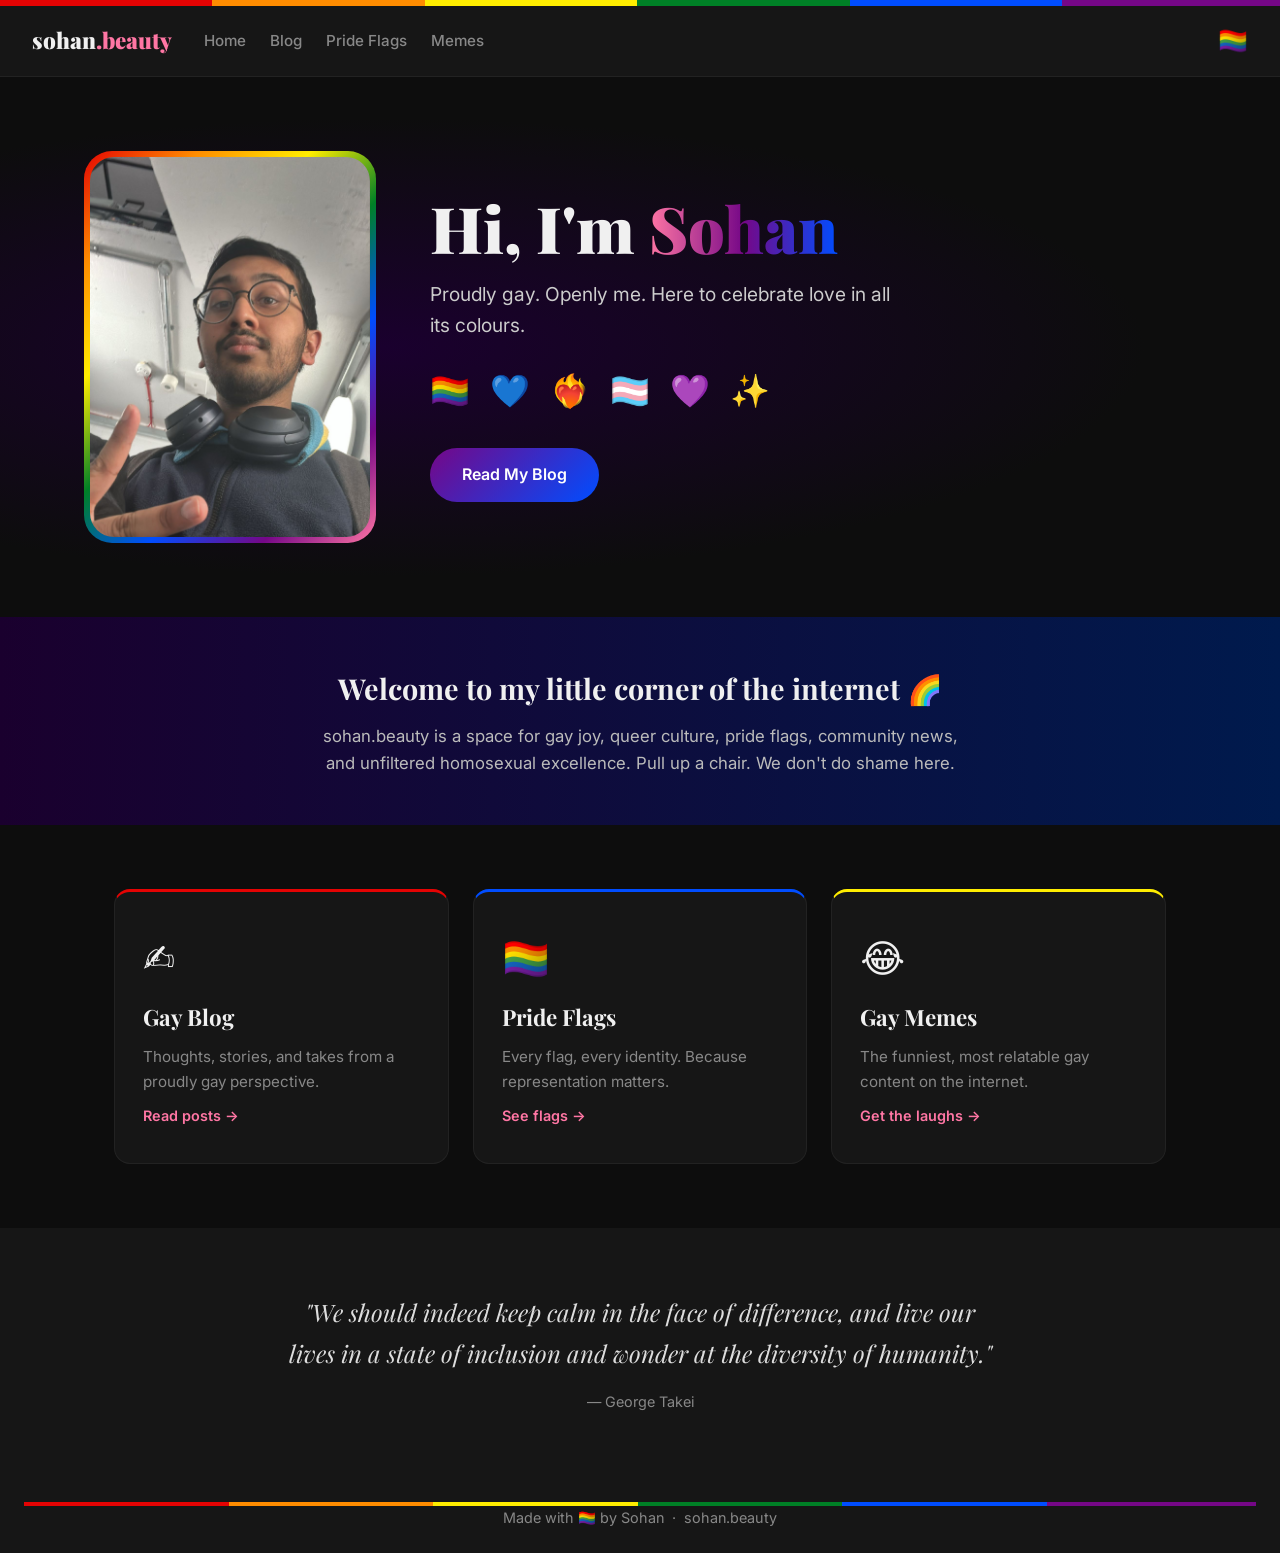
==== index.html @ 655545ac "Initial commit: sohan.beauty pride site" ====
<!DOCTYPE html>
<html lang="en">
<head>
  <meta charset="UTF-8" />
  <meta name="viewport" content="width=device-width, initial-scale=1.0" />
  <title>sohan.beauty — Proudly Gay</title>
  <link rel="stylesheet" href="style.css" />
  <link rel="preconnect" href="https://fonts.googleapis.com" />
  <link rel="preconnect" href="https://fonts.gstatic.com" crossorigin />
  <link href="https://fonts.googleapis.com/css2?family=Playfair+Display:wght@700;900&family=Inter:wght@400;500;600&display=swap" rel="stylesheet" />
</head>
<body>

  <!-- Rainbow stripe header -->
  <div class="rainbow-bar"></div>

  <nav class="nav">
    <a href="index.html" class="nav-logo">sohan<span>.beauty</span></a>
    <ul class="nav-links">
      <li><a href="index.html">Home</a></li>
      <li><a href="blog.html">Blog</a></li>
      <li><a href="flags.html">Pride Flags</a></li>
      <li><a href="memes.html">Memes</a></li>
    </ul>
    <div class="nav-pride">🏳️‍🌈</div>
  </nav>

  <!-- Hero -->
  <header class="hero">
    <div class="hero-content">
      <div class="hero-photo-wrap">
        <img src="assets/sohan.jpg" alt="Sohan" class="hero-photo" />
        <div class="pride-ring"></div>
      </div>
      <div class="hero-text">
        <h1>Hi, I'm <span class="gradient-text">Sohan</span></h1>
        <p class="hero-tagline">Proudly gay. Openly me. Here to celebrate love in all its colours.</p>
        <div class="hero-flags">
          <span title="Rainbow Pride">🏳️‍🌈</span>
          <span title="Gay Man">💙</span>
          <span title="Rainbow Heart">❤️‍🔥</span>
          <span title="Trans Pride">🏳️‍⚧️</span>
          <span title="Bisexual Pride">💜</span>
          <span title="Sparkles">✨</span>
        </div>
        <a href="blog.html" class="btn-primary">Read My Blog</a>
      </div>
    </div>
  </header>

  <!-- About strip -->
  <section class="about-strip">
    <div class="container">
      <h2>Welcome to my little corner of the internet 🌈</h2>
      <p>
        sohan.beauty is a space for gay joy, queer culture, pride flags, community news,
        and unfiltered homosexual excellence. Pull up a chair. We don't do shame here.
      </p>
    </div>
  </section>

  <!-- Featured cards -->
  <section class="cards-section container">
    <a href="blog.html" class="card card-blog">
      <div class="card-emoji">✍️</div>
      <h3>Gay Blog</h3>
      <p>Thoughts, stories, and takes from a proudly gay perspective.</p>
      <span class="card-link">Read posts →</span>
    </a>
    <a href="flags.html" class="card card-flags">
      <div class="card-emoji">🏳️‍🌈</div>
      <h3>Pride Flags</h3>
      <p>Every flag, every identity. Because representation matters.</p>
      <span class="card-link">See flags →</span>
    </a>
    <a href="memes.html" class="card card-memes">
      <div class="card-emoji">😂</div>
      <h3>Gay Memes</h3>
      <p>The funniest, most relatable gay content on the internet.</p>
      <span class="card-link">Get the laughs →</span>
    </a>
  </section>

  <!-- Quote -->
  <section class="quote-section">
    <blockquote>
      "We should indeed keep calm in the face of difference, and live our lives in a state of inclusion and wonder at the diversity of humanity."
      <cite>— George Takei</cite>
    </blockquote>
  </section>

  <footer class="footer">
    <div class="rainbow-bar small"></div>
    <p>Made with 🏳️‍🌈 by Sohan &nbsp;·&nbsp; sohan.beauty</p>
  </footer>

</body>
</html>
---- style.css ----
/* ─── Reset & Base ─────────────────────────────────────────────────────── */
*, *::before, *::after { box-sizing: border-box; margin: 0; padding: 0; }

:root {
  --red:    #E40303;
  --orange: #FF8C00;
  --yellow: #FFED00;
  --green:  #008026;
  --blue:   #004DFF;
  --violet: #750787;
  --pink:   #FF76A4;
  --light-blue: #55CDFC;
  --white:  #ffffff;
  --bg:     #0d0d0d;
  --surface: #161616;
  --surface2: #1f1f1f;
  --text:   #f0f0f0;
  --muted:  #888;
  --radius: 16px;
}

html { scroll-behavior: smooth; }

body {
  font-family: 'Inter', system-ui, sans-serif;
  background: var(--bg);
  color: var(--text);
  line-height: 1.6;
}

a { color: inherit; text-decoration: none; }
img { display: block; max-width: 100%; }

.container {
  max-width: 1100px;
  margin: 0 auto;
  padding: 0 24px;
}

/* ─── Rainbow Bar ───────────────────────────────────────────────────────── */
.rainbow-bar {
  height: 6px;
  background: linear-gradient(
    90deg,
    var(--red) 0% 16.6%,
    var(--orange) 16.6% 33.2%,
    var(--yellow) 33.2% 49.8%,
    var(--green) 49.8% 66.4%,
    var(--blue) 66.4% 83%,
    var(--violet) 83% 100%
  );
}
.rainbow-bar.small { height: 4px; margin-bottom: 0; }

/* ─── Nav ───────────────────────────────────────────────────────────────── */
.nav {
  display: flex;
  align-items: center;
  gap: 32px;
  padding: 16px 32px;
  background: var(--surface);
  position: sticky;
  top: 0;
  z-index: 100;
  border-bottom: 1px solid #222;
}

.nav-logo {
  font-family: 'Playfair Display', serif;
  font-size: 1.4rem;
  font-weight: 900;
  white-space: nowrap;
}
.nav-logo span { color: var(--pink); }

.nav-links {
  display: flex;
  list-style: none;
  gap: 24px;
  flex: 1;
}
.nav-links a {
  font-size: 0.95rem;
  font-weight: 500;
  color: var(--muted);
  transition: color .2s;
}
.nav-links a:hover { color: var(--text); }

.nav-pride { font-size: 1.5rem; }

/* ─── Hero ──────────────────────────────────────────────────────────────── */
.hero {
  padding: 80px 32px;
  background: radial-gradient(ellipse at 30% 50%, #1a002e 0%, var(--bg) 60%);
}

.hero-content {
  max-width: 1100px;
  margin: 0 auto;
  display: flex;
  align-items: center;
  gap: 60px;
  flex-wrap: wrap;
}

/* Photo with pride ring */
.hero-photo-wrap {
  position: relative;
  flex-shrink: 0;
}
.hero-photo {
  width: 280px;
  height: 380px;
  object-fit: cover;
  object-position: top;
  border-radius: 24px;
  position: relative;
  z-index: 1;
}
.pride-ring {
  position: absolute;
  inset: -6px;
  border-radius: 28px;
  background: linear-gradient(135deg,
    var(--red), var(--orange), var(--yellow),
    var(--green), var(--blue), var(--violet), var(--pink));
  z-index: 0;
  animation: spin-slow 8s linear infinite;
}
@keyframes spin-slow {
  to { filter: hue-rotate(360deg); }
}

/* Hero text */
.hero-text { flex: 1; min-width: 260px; }

.hero-text h1 {
  font-family: 'Playfair Display', serif;
  font-size: clamp(2.5rem, 6vw, 4rem);
  font-weight: 900;
  line-height: 1.1;
  margin-bottom: 16px;
}

.gradient-text {
  background: linear-gradient(90deg, var(--pink), var(--violet), var(--blue));
  -webkit-background-clip: text;
  -webkit-text-fill-color: transparent;
  background-clip: text;
}

.hero-tagline {
  font-size: 1.2rem;
  color: #ccc;
  margin-bottom: 24px;
  max-width: 480px;
}

.hero-flags {
  font-size: 2rem;
  letter-spacing: 6px;
  margin-bottom: 32px;
}

.btn-primary {
  display: inline-block;
  padding: 14px 32px;
  background: linear-gradient(135deg, var(--violet), var(--blue));
  color: #fff;
  border-radius: 50px;
  font-weight: 600;
  font-size: 1rem;
  transition: transform .2s, box-shadow .2s;
}
.btn-primary:hover {
  transform: translateY(-2px);
  box-shadow: 0 8px 32px rgba(117, 7, 135, .5);
}

/* ─── About Strip ───────────────────────────────────────────────────────── */
.about-strip {
  background: linear-gradient(90deg, #1a002e, #001a4d);
  padding: 48px 24px;
  text-align: center;
}
.about-strip h2 {
  font-family: 'Playfair Display', serif;
  font-size: 1.8rem;
  margin-bottom: 12px;
}
.about-strip p {
  color: #bbb;
  max-width: 640px;
  margin: 0 auto;
  font-size: 1.05rem;
}

/* ─── Cards ─────────────────────────────────────────────────────────────── */
.cards-section {
  display: grid;
  grid-template-columns: repeat(auto-fit, minmax(280px, 1fr));
  gap: 24px;
  padding: 64px 24px;
}

.card {
  display: flex;
  flex-direction: column;
  gap: 10px;
  padding: 36px 28px;
  border-radius: var(--radius);
  background: var(--surface);
  border: 1px solid #222;
  transition: transform .2s, border-color .2s;
  cursor: pointer;
}
.card:hover { transform: translateY(-4px); border-color: #444; }
.card-blog  { border-top: 3px solid var(--red); }
.card-flags { border-top: 3px solid var(--blue); }
.card-memes { border-top: 3px solid var(--yellow); }

.card-emoji { font-size: 2.4rem; }
.card h3 {
  font-family: 'Playfair Display', serif;
  font-size: 1.4rem;
}
.card p { color: var(--muted); font-size: 0.95rem; flex: 1; }
.card-link { font-size: 0.9rem; font-weight: 600; color: var(--pink); }

/* ─── Quote ─────────────────────────────────────────────────────────────── */
.quote-section {
  padding: 64px 24px;
  text-align: center;
  background: var(--surface);
}
blockquote {
  max-width: 720px;
  margin: 0 auto;
  font-family: 'Playfair Display', serif;
  font-size: clamp(1.1rem, 2.5vw, 1.5rem);
  font-style: italic;
  color: #ddd;
  line-height: 1.7;
}
blockquote cite {
  display: block;
  margin-top: 16px;
  font-family: 'Inter', sans-serif;
  font-size: 0.9rem;
  font-style: normal;
  color: var(--muted);
}

/* ─── Footer ─────────────────────────────────────────────────────────────── */
.footer {
  background: var(--surface);
  text-align: center;
  padding: 24px;
  color: var(--muted);
  font-size: 0.9rem;
}

/* ─── Page Header (inner pages) ─────────────────────────────────────────── */
.page-header {
  padding: 60px 24px 40px;
  text-align: center;
  background: radial-gradient(ellipse at center, #1a002e 0%, var(--bg) 70%);
}
.page-header h1 {
  font-family: 'Playfair Display', serif;
  font-size: clamp(2rem, 5vw, 3.2rem);
  font-weight: 900;
  margin-bottom: 12px;
}
.page-header p {
  color: var(--muted);
  font-size: 1.05rem;
  max-width: 540px;
  margin: 0 auto;
}

/* ─── Blog ──────────────────────────────────────────────────────────────── */
.blog-grid {
  max-width: 860px;
  margin: 0 auto;
  padding: 48px 24px;
  display: flex;
  flex-direction: column;
  gap: 32px;
}

.blog-post {
  background: var(--surface);
  border-radius: var(--radius);
  border: 1px solid #222;
  padding: 32px;
  transition: border-color .2s;
}
.blog-post:hover { border-color: var(--pink); }

.post-meta {
  display: flex;
  align-items: center;
  gap: 12px;
  margin-bottom: 14px;
}
.post-tag {
  background: linear-gradient(90deg, var(--violet), var(--blue));
  color: #fff;
  font-size: 0.75rem;
  font-weight: 600;
  padding: 4px 12px;
  border-radius: 20px;
  text-transform: uppercase;
  letter-spacing: .05em;
}
.post-date { color: var(--muted); font-size: 0.85rem; }

.blog-post h2 {
  font-family: 'Playfair Display', serif;
  font-size: 1.5rem;
  margin-bottom: 10px;
}
.blog-post p { color: #bbb; font-size: 0.97rem; line-height: 1.7; }
.blog-post .read-more {
  display: inline-block;
  margin-top: 16px;
  color: var(--pink);
  font-weight: 600;
  font-size: 0.9rem;
}

/* ─── Flags ─────────────────────────────────────────────────────────────── */
.flags-grid {
  display: grid;
  grid-template-columns: repeat(auto-fill, minmax(220px, 1fr));
  gap: 20px;
  max-width: 1100px;
  margin: 0 auto;
  padding: 48px 24px;
}

.flag-card {
  background: var(--surface);
  border-radius: var(--radius);
  border: 1px solid #222;
  overflow: hidden;
  transition: transform .2s;
}
.flag-card:hover { transform: scale(1.03); }

.flag-visual {
  height: 90px;
  width: 100%;
}
.flag-info { padding: 16px; }
.flag-info h3 { font-size: 1rem; font-weight: 600; margin-bottom: 4px; }
.flag-info p { font-size: 0.82rem; color: var(--muted); }

/* Individual flag colours */
.flag-rainbow { background: linear-gradient(var(--red) 0% 16.6%, var(--orange) 16.6% 33.2%, var(--yellow) 33.2% 49.8%, var(--green) 49.8% 66.4%, var(--blue) 66.4% 83%, var(--violet) 83% 100%); }
.flag-gay-men { background: linear-gradient(#078D70 0 20%, #26CEAA 20% 40%, #98E8C1 40% 60%, white 60% 60%, #26CEAA 60% 80%, #7BADE2 80% 100%); }
.flag-bi { background: linear-gradient(#D60270 0 40%, #9B4F96 40% 60%, #0038A8 60% 100%); }
.flag-trans { background: linear-gradient(var(--light-blue) 0 20%, var(--pink) 20% 40%, white 40% 60%, var(--pink) 60% 80%, var(--light-blue) 80% 100%); }
.flag-nonbinary { background: linear-gradient(#FCF434 0 25%, white 25% 50%, #9C59D1 50% 75%, #2C2C2C 75% 100%); }
.flag-pan { background: linear-gradient(#FF218C 0 33.3%, #FFD800 33.3% 66.6%, #21B1FF 66.6% 100%); }
.flag-ace { background: linear-gradient(#1C1C1C 0 25%, #A3A3A3 25% 50%, white 50% 75%, #800080 75% 100%); }
.flag-lesbian { background: linear-gradient(#D52D00 0 16.6%, #EF7627 16.6% 33.2%, #FF9A56 33.2% 49.8%, white 49.8% 49.8%, #D162A4 49.8% 66.4%, #B55690 66.4% 83%, #A50062 83% 100%); }
.flag-intersex { background: radial-gradient(circle, transparent 30%, transparent 30%, #FFD800 30%, #FFD800 42%, transparent 42%), #FFD800; background-color: #FFD800; }
.flag-intersex .flag-visual { position: relative; background: #FFD800; }
.flag-genderqueer { background: linear-gradient(#B57EDC 0 33.3%, white 33.3% 66.6%, #4A8123 66.6% 100%); }
.flag-fluid { background: linear-gradient(#FF76A4 0 20%, white 20% 40%, #C011D7 40% 60%, #2C2C2C 60% 80%, #0035AA 80% 100%); }
.flag-ally { background: repeating-linear-gradient(90deg, black 0 12.5%, white 12.5% 25%); }

/* ─── Memes ──────────────────────────────────────────────────────────────── */
.memes-intro {
  text-align: center;
  padding: 0 24px 32px;
  color: var(--muted);
  font-size: 1rem;
}

.memes-grid {
  display: grid;
  grid-template-columns: repeat(auto-fill, minmax(300px, 1fr));
  gap: 24px;
  max-width: 1100px;
  margin: 0 auto;
  padding: 0 24px 64px;
}

.meme-card {
  background: var(--surface);
  border-radius: var(--radius);
  border: 1px solid #222;
  padding: 28px 24px;
  text-align: center;
  transition: transform .2s, border-color .2s;
}
.meme-card:hover { transform: translateY(-3px); border-color: var(--pink); }

.meme-emoji { font-size: 3rem; margin-bottom: 14px; }
.meme-text {
  font-size: 1rem;
  font-weight: 600;
  line-height: 1.5;
  color: var(--text);
  margin-bottom: 8px;
}
.meme-sub { font-size: 0.82rem; color: var(--muted); }

/* ─── Responsive ─────────────────────────────────────────────────────────── */
@media (max-width: 680px) {
  .nav-links { display: none; }
  .hero-content { flex-direction: column; align-items: flex-start; gap: 36px; }
  .hero-photo { width: 200px; height: 270px; }
}
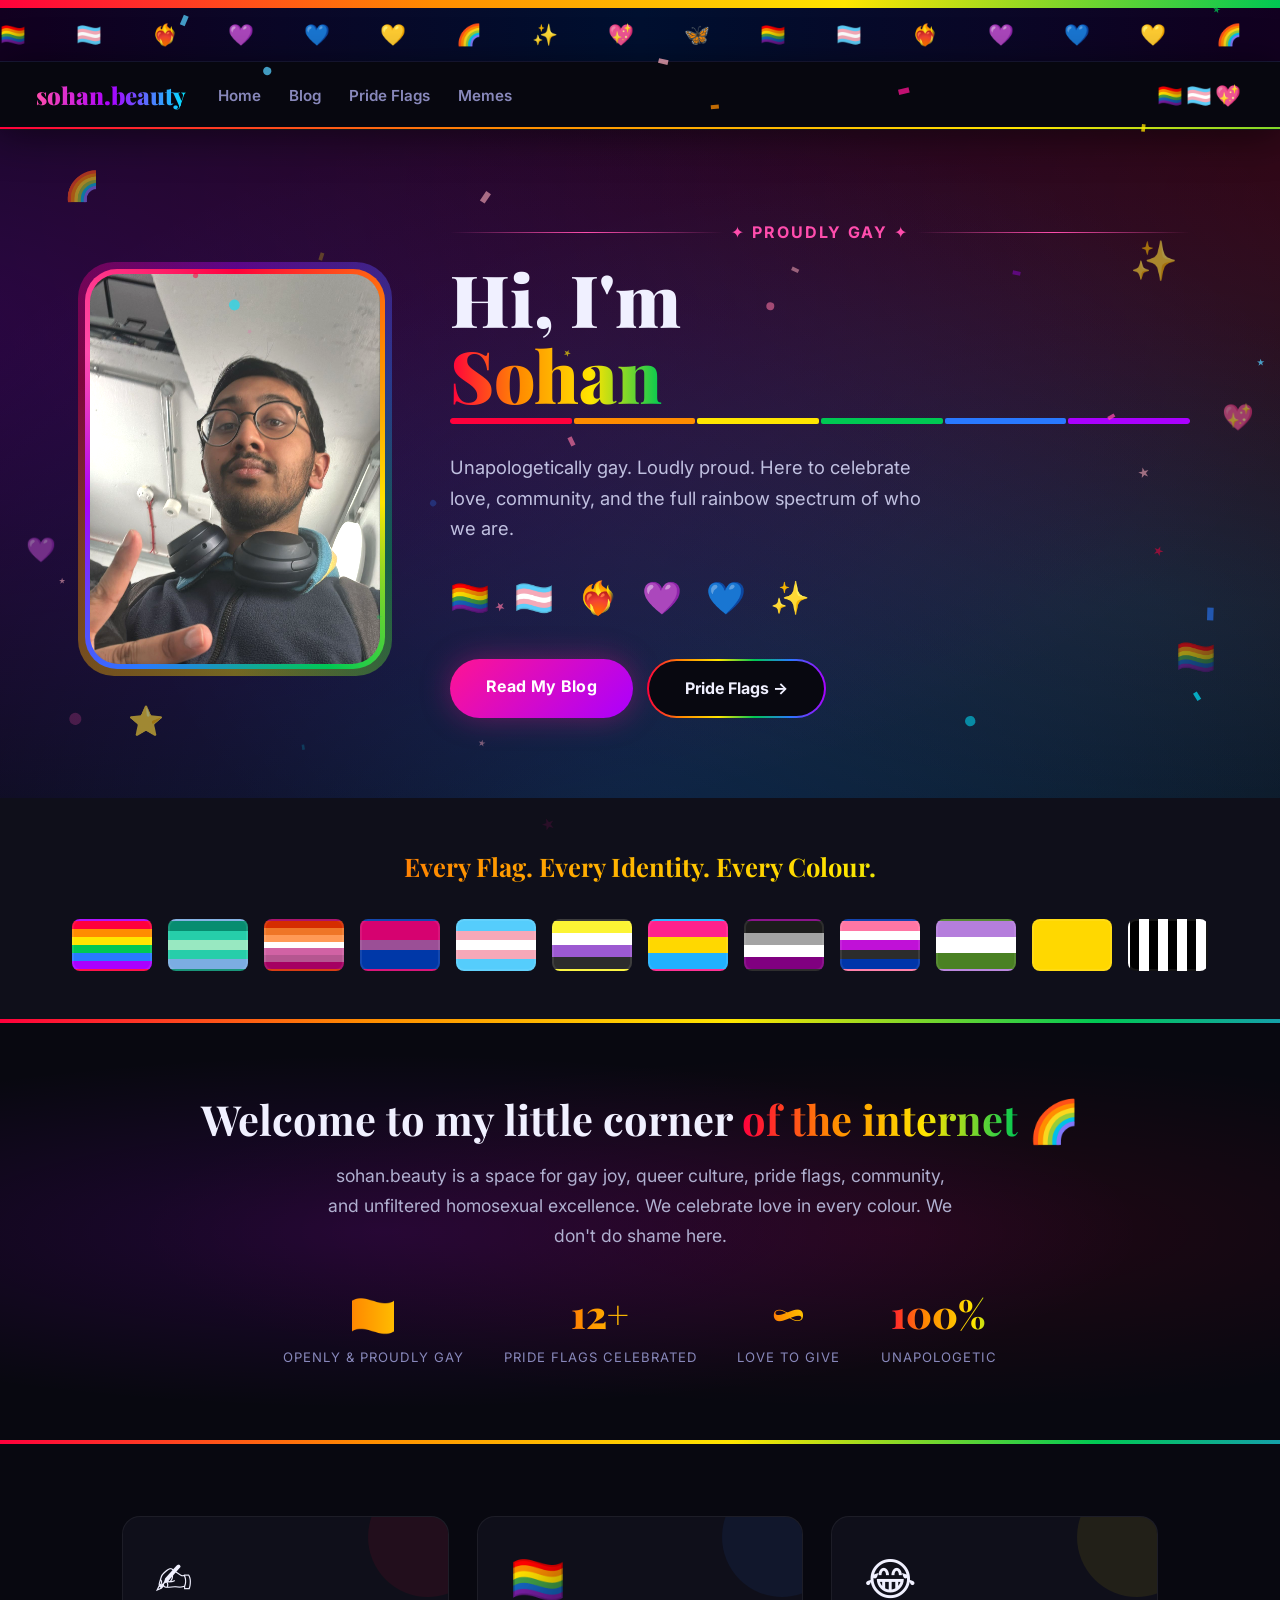
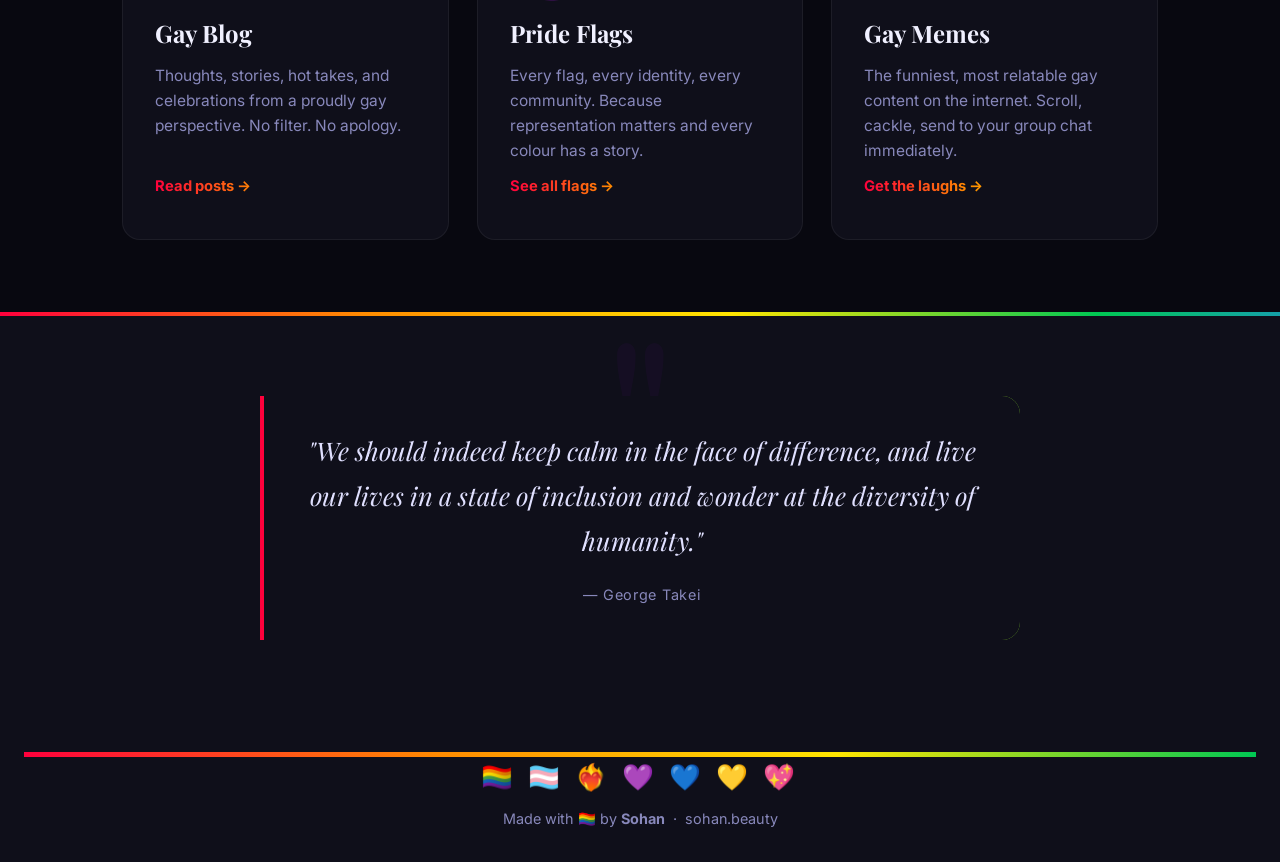
==== commit d6706c4d: "Redesign: animated pride theme, confetti, marquee, sparkles" ====
--- a/index.html
+++ b/index.html
@@ -7,92 +7,181 @@
   <link rel="stylesheet" href="style.css" />
   <link rel="preconnect" href="https://fonts.googleapis.com" />
   <link rel="preconnect" href="https://fonts.gstatic.com" crossorigin />
-  <link href="https://fonts.googleapis.com/css2?family=Playfair+Display:wght@700;900&family=Inter:wght@400;500;600&display=swap" rel="stylesheet" />
+  <link href="https://fonts.googleapis.com/css2?family=Playfair+Display:wght@700;900&family=Inter:wght@400;500;600;700&display=swap" rel="stylesheet" />
 </head>
 <body>
 
-  <!-- Rainbow stripe header -->
+  <!-- Confetti canvas -->
+  <canvas id="confetti-canvas"></canvas>
+
+  <!-- Animated rainbow top bar -->
   <div class="rainbow-bar"></div>
 
+  <!-- Pride emoji marquee -->
+  <div class="pride-marquee" aria-hidden="true">
+    <span class="marquee-inner">
+      🏳️‍🌈 &nbsp; 🏳️‍⚧️ &nbsp; ❤️‍🔥 &nbsp; 💜 &nbsp; 💙 &nbsp; 💛 &nbsp; 🌈 &nbsp; ✨ &nbsp; 💖 &nbsp; 🦋 &nbsp;
+      🏳️‍🌈 &nbsp; 🏳️‍⚧️ &nbsp; ❤️‍🔥 &nbsp; 💜 &nbsp; 💙 &nbsp; 💛 &nbsp; 🌈 &nbsp; ✨ &nbsp; 💖 &nbsp; 🦋 &nbsp;
+      🏳️‍🌈 &nbsp; 🏳️‍⚧️ &nbsp; ❤️‍🔥 &nbsp; 💜 &nbsp; 💙 &nbsp; 💛 &nbsp; 🌈 &nbsp; ✨ &nbsp; 💖 &nbsp; 🦋 &nbsp;
+      🏳️‍🌈 &nbsp; 🏳️‍⚧️ &nbsp; ❤️‍🔥 &nbsp; 💜 &nbsp; 💙 &nbsp; 💛 &nbsp; 🌈 &nbsp; ✨ &nbsp; 💖 &nbsp; 🦋 &nbsp;
+    </span>
+  </div>
+
+  <!-- Nav -->
   <nav class="nav">
-    <a href="index.html" class="nav-logo">sohan<span>.beauty</span></a>
+    <a href="index.html" class="nav-logo">sohan.beauty</a>
     <ul class="nav-links">
       <li><a href="index.html">Home</a></li>
       <li><a href="blog.html">Blog</a></li>
       <li><a href="flags.html">Pride Flags</a></li>
       <li><a href="memes.html">Memes</a></li>
     </ul>
-    <div class="nav-pride">🏳️‍🌈</div>
+    <div class="nav-flags">🏳️‍🌈🏳️‍⚧️💖</div>
   </nav>
 
   <!-- Hero -->
   <header class="hero">
+    <!-- Floating decorative emojis -->
+    <span class="float-emoji" aria-hidden="true">🌈</span>
+    <span class="float-emoji" aria-hidden="true">✨</span>
+    <span class="float-emoji" aria-hidden="true">💜</span>
+    <span class="float-emoji" aria-hidden="true">🏳️‍🌈</span>
+    <span class="float-emoji" aria-hidden="true">💖</span>
+    <span class="float-emoji" aria-hidden="true">⭐</span>
+
     <div class="hero-content">
       <div class="hero-photo-wrap">
-        <img src="assets/sohan.jpg" alt="Sohan" class="hero-photo" />
+        <div class="pride-ring-2"></div>
         <div class="pride-ring"></div>
+        <img src="assets/sohan.jpg" alt="Sohan — proudly gay" class="hero-photo" />
       </div>
+
       <div class="hero-text">
-        <h1>Hi, I'm <span class="gradient-text">Sohan</span></h1>
-        <p class="hero-tagline">Proudly gay. Openly me. Here to celebrate love in all its colours.</p>
-        <div class="hero-flags">
+        <p class="hero-subtitle">✦ Proudly Gay ✦</p>
+        <h1>
+          <span class="plain">Hi, I'm </span><br/>
+          <span class="gradient-text">Sohan</span>
+        </h1>
+
+        <div class="hero-stripe" aria-hidden="true">
+          <span></span><span></span><span></span>
+          <span></span><span></span><span></span>
+        </div>
+
+        <p class="hero-tagline">
+          Unapologetically gay. Loudly proud. Here to celebrate love,
+          community, and the full rainbow spectrum of who we are.
+        </p>
+
+        <div class="hero-flags" aria-label="Pride flags">
           <span title="Rainbow Pride">🏳️‍🌈</span>
-          <span title="Gay Man">💙</span>
+          <span title="Trans Pride">🏳️‍⚧️</span>
           <span title="Rainbow Heart">❤️‍🔥</span>
-          <span title="Trans Pride">🏳️‍⚧️</span>
           <span title="Bisexual Pride">💜</span>
+          <span title="Gay Love">💙</span>
           <span title="Sparkles">✨</span>
         </div>
-        <a href="blog.html" class="btn-primary">Read My Blog</a>
+
+        <div class="hero-buttons">
+          <a href="blog.html" class="btn-primary">Read My Blog</a>
+          <a href="flags.html" class="btn-secondary">Pride Flags →</a>
+        </div>
       </div>
     </div>
   </header>
 
-  <!-- About strip -->
-  <section class="about-strip">
-    <div class="container">
-      <h2>Welcome to my little corner of the internet 🌈</h2>
-      <p>
-        sohan.beauty is a space for gay joy, queer culture, pride flags, community news,
-        and unfiltered homosexual excellence. Pull up a chair. We don't do shame here.
-      </p>
+  <!-- Horizontal mini flag strip -->
+  <section class="flag-strip">
+    <h2 class="gradient-text">Every Flag. Every Identity. Every Colour.</h2>
+    <div class="flag-strip-row">
+      <div class="mini-flag flag-rainbow"   data-name="Rainbow Pride"></div>
+      <div class="mini-flag flag-gay-men"   data-name="Gay Men"></div>
+      <div class="mini-flag flag-lesbian"   data-name="Lesbian"></div>
+      <div class="mini-flag flag-bi"        data-name="Bisexual"></div>
+      <div class="mini-flag flag-trans"     data-name="Transgender"></div>
+      <div class="mini-flag flag-nonbinary" data-name="Non-Binary"></div>
+      <div class="mini-flag flag-pan"       data-name="Pansexual"></div>
+      <div class="mini-flag flag-ace"       data-name="Asexual"></div>
+      <div class="mini-flag flag-fluid"     data-name="Genderfluid"></div>
+      <div class="mini-flag flag-genderqueer" data-name="Genderqueer"></div>
+      <div class="mini-flag flag-intersex"  data-name="Intersex"></div>
+      <div class="mini-flag flag-ally"      data-name="Ally"></div>
     </div>
   </section>
 
-  <!-- Featured cards -->
-  <section class="cards-section container">
+  <div class="section-divider"></div>
+
+  <!-- About + Stats -->
+  <section class="about-strip">
+    <div class="container">
+      <h2>Welcome to my little corner <span class="gradient-text">of the internet</span> 🌈</h2>
+      <p>
+        sohan.beauty is a space for gay joy, queer culture, pride flags, community, and
+        unfiltered homosexual excellence. We celebrate love in every colour. We don't do
+        shame here.
+      </p>
+      <div class="pride-stats">
+        <div class="stat">
+          <span class="stat-num">🏳️‍🌈</span>
+          <span class="stat-label">Openly & Proudly Gay</span>
+        </div>
+        <div class="stat">
+          <span class="stat-num">12+</span>
+          <span class="stat-label">Pride Flags Celebrated</span>
+        </div>
+        <div class="stat">
+          <span class="stat-num">∞</span>
+          <span class="stat-label">Love to Give</span>
+        </div>
+        <div class="stat">
+          <span class="stat-num">100%</span>
+          <span class="stat-label">Unapologetic</span>
+        </div>
+      </div>
+    </div>
+  </section>
+
+  <div class="section-divider"></div>
+
+  <!-- Cards -->
+  <section class="cards-section">
     <a href="blog.html" class="card card-blog">
-      <div class="card-emoji">✍️</div>
+      <div class="card-icon">✍️</div>
       <h3>Gay Blog</h3>
-      <p>Thoughts, stories, and takes from a proudly gay perspective.</p>
+      <p>Thoughts, stories, hot takes, and celebrations from a proudly gay perspective. No filter. No apology.</p>
       <span class="card-link">Read posts →</span>
     </a>
     <a href="flags.html" class="card card-flags">
-      <div class="card-emoji">🏳️‍🌈</div>
+      <div class="card-icon">🏳️‍🌈</div>
       <h3>Pride Flags</h3>
-      <p>Every flag, every identity. Because representation matters.</p>
-      <span class="card-link">See flags →</span>
+      <p>Every flag, every identity, every community. Because representation matters and every colour has a story.</p>
+      <span class="card-link">See all flags →</span>
     </a>
     <a href="memes.html" class="card card-memes">
-      <div class="card-emoji">😂</div>
+      <div class="card-icon">😂</div>
       <h3>Gay Memes</h3>
-      <p>The funniest, most relatable gay content on the internet.</p>
+      <p>The funniest, most relatable gay content on the internet. Scroll, cackle, send to your group chat immediately.</p>
       <span class="card-link">Get the laughs →</span>
     </a>
   </section>
 
+  <div class="section-divider"></div>
+
   <!-- Quote -->
   <section class="quote-section">
     <blockquote>
-      "We should indeed keep calm in the face of difference, and live our lives in a state of inclusion and wonder at the diversity of humanity."
+      "We should indeed keep calm in the face of difference, and live our lives in a state
+      of inclusion and wonder at the diversity of humanity."
       <cite>— George Takei</cite>
     </blockquote>
   </section>
 
   <footer class="footer">
     <div class="rainbow-bar small"></div>
-    <p>Made with 🏳️‍🌈 by Sohan &nbsp;·&nbsp; sohan.beauty</p>
+    <div class="footer-flags" aria-hidden="true">🏳️‍🌈 🏳️‍⚧️ ❤️‍🔥 💜 💙 💛 💖</div>
+    <p>Made with 🏳️‍🌈 by <strong>Sohan</strong> &nbsp;·&nbsp; sohan.beauty</p>
   </footer>
 
+  <script src="pride.js"></script>
 </body>
 </html>
--- a/style.css
+++ b/style.css
@@ -2,30 +2,44 @@
 *, *::before, *::after { box-sizing: border-box; margin: 0; padding: 0; }
 
 :root {
-  --red:    #E40303;
+  --red:    #FF003C;
   --orange: #FF8C00;
-  --yellow: #FFED00;
-  --green:  #008026;
-  --blue:   #004DFF;
-  --violet: #750787;
-  --pink:   #FF76A4;
+  --yellow: #FFE500;
+  --green:  #00C853;
+  --blue:   #2979FF;
+  --violet: #AA00FF;
+  --pink:   #FF4DAD;
+  --hot:    #FF1493;
+  --cyan:   #00E5FF;
   --light-blue: #55CDFC;
   --white:  #ffffff;
-  --bg:     #0d0d0d;
-  --surface: #161616;
-  --surface2: #1f1f1f;
-  --text:   #f0f0f0;
-  --muted:  #888;
-  --radius: 16px;
+  --bg:     #080810;
+  --surface: #0f0f1a;
+  --surface2: #161626;
+  --text:   #f0f0ff;
+  --muted:  #8888bb;
+  --radius: 18px;
+  --rainbow: linear-gradient(90deg,
+    var(--red), var(--orange), var(--yellow),
+    var(--green), var(--blue), var(--violet));
 }
 
 html { scroll-behavior: smooth; }
+
+/* Custom rainbow scrollbar */
+::-webkit-scrollbar { width: 8px; }
+::-webkit-scrollbar-track { background: var(--bg); }
+::-webkit-scrollbar-thumb {
+  background: linear-gradient(180deg, var(--red), var(--orange), var(--yellow), var(--green), var(--blue), var(--violet));
+  border-radius: 4px;
+}
 
 body {
   font-family: 'Inter', system-ui, sans-serif;
   background: var(--bg);
   color: var(--text);
   line-height: 1.6;
+  overflow-x: hidden;
 }
 
 a { color: inherit; text-decoration: none; }
@@ -37,267 +51,697 @@
   padding: 0 24px;
 }
 
-/* ─── Rainbow Bar ───────────────────────────────────────────────────────── */
+/* ─── Confetti Canvas ───────────────────────────────────────────────────── */
+#confetti-canvas {
+  position: fixed;
+  top: 0; left: 0;
+  width: 100%; height: 100%;
+  pointer-events: none;
+  z-index: 9999;
+}
+
+/* ─── Rainbow Bar (animated) ─────────────────────────────────────────────── */
 .rainbow-bar {
-  height: 6px;
+  height: 8px;
   background: linear-gradient(
     90deg,
-    var(--red) 0% 16.6%,
-    var(--orange) 16.6% 33.2%,
-    var(--yellow) 33.2% 49.8%,
-    var(--green) 49.8% 66.4%,
-    var(--blue) 66.4% 83%,
-    var(--violet) 83% 100%
+    var(--red) 0%, var(--orange) 17%,
+    var(--yellow) 33%, var(--green) 50%,
+    var(--blue) 66%, var(--violet) 83%, var(--pink) 100%
   );
-}
-.rainbow-bar.small { height: 4px; margin-bottom: 0; }
+  background-size: 200% 100%;
+  animation: rainbow-shift 3s linear infinite;
+}
+.rainbow-bar.small { height: 5px; }
+@keyframes rainbow-shift {
+  0%   { background-position: 0% 0%; }
+  100% { background-position: 200% 0%; }
+}
+
+/* ─── Pride Marquee ─────────────────────────────────────────────────────── */
+.pride-marquee {
+  background: linear-gradient(90deg, #120020, #001030, #120020);
+  padding: 10px 0;
+  overflow: hidden;
+  white-space: nowrap;
+  border-bottom: 1px solid #1a1a3a;
+}
+.marquee-inner {
+  display: inline-block;
+  animation: marquee-scroll 20s linear infinite;
+  font-size: 1.3rem;
+  letter-spacing: 8px;
+}
+@keyframes marquee-scroll {
+  from { transform: translateX(0); }
+  to   { transform: translateX(-50%); }
+}
 
 /* ─── Nav ───────────────────────────────────────────────────────────────── */
 .nav {
   display: flex;
   align-items: center;
   gap: 32px;
-  padding: 16px 32px;
-  background: var(--surface);
+  padding: 14px 36px;
+  background: rgba(8, 8, 16, 0.92);
+  backdrop-filter: blur(20px);
+  -webkit-backdrop-filter: blur(20px);
   position: sticky;
   top: 0;
-  z-index: 100;
-  border-bottom: 1px solid #222;
+  z-index: 200;
+  border-bottom: 1px solid rgba(255,255,255,0.06);
+  box-shadow: 0 4px 40px rgba(0,0,0,0.5);
+}
+/* Animated rainbow underline on nav */
+.nav::after {
+  content: '';
+  position: absolute;
+  bottom: 0; left: 0; right: 0;
+  height: 2px;
+  background: var(--rainbow);
+  background-size: 200% 100%;
+  animation: rainbow-shift 3s linear infinite;
 }
 
 .nav-logo {
   font-family: 'Playfair Display', serif;
-  font-size: 1.4rem;
+  font-size: 1.5rem;
   font-weight: 900;
   white-space: nowrap;
-}
-.nav-logo span { color: var(--pink); }
+  background: linear-gradient(90deg, var(--pink), var(--violet), var(--cyan));
+  -webkit-background-clip: text;
+  -webkit-text-fill-color: transparent;
+  background-clip: text;
+}
 
 .nav-links {
   display: flex;
   list-style: none;
-  gap: 24px;
+  gap: 28px;
   flex: 1;
 }
 .nav-links a {
   font-size: 0.95rem;
-  font-weight: 500;
+  font-weight: 600;
   color: var(--muted);
   transition: color .2s;
+  position: relative;
+  padding-bottom: 2px;
+}
+.nav-links a::after {
+  content: '';
+  position: absolute;
+  bottom: -2px; left: 0; right: 0;
+  height: 2px;
+  background: var(--rainbow);
+  transform: scaleX(0);
+  transition: transform .3s ease;
 }
 .nav-links a:hover { color: var(--text); }
-
-.nav-pride { font-size: 1.5rem; }
+.nav-links a:hover::after { transform: scaleX(1); }
+
+.nav-flags { font-size: 1.3rem; letter-spacing: 3px; }
 
 /* ─── Hero ──────────────────────────────────────────────────────────────── */
 .hero {
-  padding: 80px 32px;
-  background: radial-gradient(ellipse at 30% 50%, #1a002e 0%, var(--bg) 60%);
+  position: relative;
+  padding: 90px 36px 80px;
+  overflow: hidden;
+  background: var(--bg);
+}
+/* Animated aurora background */
+.hero::before {
+  content: '';
+  position: absolute;
+  inset: -50%;
+  background:
+    radial-gradient(ellipse at 20% 40%, rgba(170,0,255,0.22) 0%, transparent 50%),
+    radial-gradient(ellipse at 80% 30%, rgba(255,0,60,0.18) 0%, transparent 50%),
+    radial-gradient(ellipse at 50% 80%, rgba(41,121,255,0.2) 0%, transparent 50%),
+    radial-gradient(ellipse at 70% 60%, rgba(0,229,255,0.12) 0%, transparent 40%);
+  animation: aurora 10s ease-in-out infinite alternate;
+  pointer-events: none;
+}
+@keyframes aurora {
+  0%   { transform: translate(0,0) rotate(0deg); }
+  33%  { transform: translate(3%, 2%) rotate(2deg); }
+  66%  { transform: translate(-2%, 4%) rotate(-1deg); }
+  100% { transform: translate(1%, -3%) rotate(3deg); }
 }
 
 .hero-content {
+  position: relative;
   max-width: 1100px;
   margin: 0 auto;
   display: flex;
   align-items: center;
-  gap: 60px;
+  gap: 70px;
   flex-wrap: wrap;
 }
 
-/* Photo with pride ring */
+/* Floating emojis */
+.float-emoji {
+  position: absolute;
+  font-size: 2rem;
+  animation: float-up 6s ease-in-out infinite;
+  pointer-events: none;
+  user-select: none;
+  opacity: 0.6;
+}
+.float-emoji:nth-child(1)  { top: 5%;  left: 5%;   animation-delay: 0s;    font-size: 1.8rem; }
+.float-emoji:nth-child(2)  { top: 15%; right: 8%;  animation-delay: 1.2s;  font-size: 2.4rem; }
+.float-emoji:nth-child(3)  { top: 60%; left: 2%;   animation-delay: 2.4s;  font-size: 1.5rem; }
+.float-emoji:nth-child(4)  { top: 75%; right: 5%;  animation-delay: 0.8s;  font-size: 2rem; }
+.float-emoji:nth-child(5)  { top: 40%; right: 2%;  animation-delay: 3.5s;  font-size: 1.6rem; }
+.float-emoji:nth-child(6)  { top: 85%; left: 10%;  animation-delay: 1.8s;  font-size: 1.8rem; }
+@keyframes float-up {
+  0%, 100% { transform: translateY(0) rotate(0deg); }
+  50%       { transform: translateY(-20px) rotate(8deg); }
+}
+
+/* Photo */
 .hero-photo-wrap {
   position: relative;
   flex-shrink: 0;
 }
 .hero-photo {
-  width: 280px;
-  height: 380px;
+  width: 290px;
+  height: 390px;
   object-fit: cover;
   object-position: top;
-  border-radius: 24px;
+  border-radius: 28px;
   position: relative;
   z-index: 1;
-}
+  filter: brightness(1.05) contrast(1.05);
+}
+/* Multi-layer pride ring */
 .pride-ring {
   position: absolute;
-  inset: -6px;
-  border-radius: 28px;
-  background: linear-gradient(135deg,
+  inset: -5px;
+  border-radius: 32px;
+  background: conic-gradient(
+    var(--red), var(--orange), var(--yellow),
+    var(--green), var(--blue), var(--violet),
+    var(--pink), var(--red)
+  );
+  z-index: 0;
+  animation: spin-ring 4s linear infinite;
+}
+.pride-ring-2 {
+  position: absolute;
+  inset: -12px;
+  border-radius: 36px;
+  background: conic-gradient(
+    var(--violet), var(--blue), var(--green),
+    var(--yellow), var(--orange), var(--red),
+    var(--violet)
+  );
+  z-index: 0;
+  opacity: 0.4;
+  animation: spin-ring 6s linear infinite reverse;
+}
+@keyframes spin-ring {
+  to { transform: rotate(360deg); }
+}
+
+/* Hero text */
+.hero-text { flex: 1; min-width: 280px; position: relative; z-index: 1; }
+
+.hero-text h1 {
+  font-family: 'Playfair Display', serif;
+  font-size: clamp(2.8rem, 6vw, 4.5rem);
+  font-weight: 900;
+  line-height: 1.05;
+  margin-bottom: 6px;
+}
+.hero-text h1 .plain { color: var(--text); }
+
+.gradient-text {
+  background: linear-gradient(90deg,
     var(--red), var(--orange), var(--yellow),
     var(--green), var(--blue), var(--violet), var(--pink));
-  z-index: 0;
-  animation: spin-slow 8s linear infinite;
-}
-@keyframes spin-slow {
-  to { filter: hue-rotate(360deg); }
-}
-
-/* Hero text */
-.hero-text { flex: 1; min-width: 260px; }
-
-.hero-text h1 {
-  font-family: 'Playfair Display', serif;
-  font-size: clamp(2.5rem, 6vw, 4rem);
-  font-weight: 900;
-  line-height: 1.1;
-  margin-bottom: 16px;
-}
-
-.gradient-text {
-  background: linear-gradient(90deg, var(--pink), var(--violet), var(--blue));
+  background-size: 200% auto;
   -webkit-background-clip: text;
   -webkit-text-fill-color: transparent;
   background-clip: text;
+  animation: text-shimmer 4s linear infinite;
+}
+@keyframes text-shimmer {
+  to { background-position: 200% center; }
+}
+
+.hero-subtitle {
+  font-size: 1rem;
+  font-weight: 700;
+  letter-spacing: .12em;
+  text-transform: uppercase;
+  color: var(--pink);
+  margin-bottom: 16px;
+  display: flex;
+  align-items: center;
+  gap: 8px;
+}
+.hero-subtitle::before, .hero-subtitle::after {
+  content: '';
+  flex: 1;
+  height: 1px;
+  background: linear-gradient(90deg, transparent, var(--pink), transparent);
 }
 
 .hero-tagline {
-  font-size: 1.2rem;
-  color: #ccc;
-  margin-bottom: 24px;
+  font-size: 1.15rem;
+  color: #c0c0e0;
+  margin-bottom: 28px;
   max-width: 480px;
+  line-height: 1.65;
+}
+
+/* Animated pride flag stripes below tagline */
+.hero-stripe {
+  display: flex;
+  height: 6px;
+  border-radius: 3px;
+  overflow: hidden;
+  margin-bottom: 28px;
+  gap: 2px;
+}
+.hero-stripe span {
+  flex: 1;
+  border-radius: 2px;
+  animation: stripe-pulse 2s ease-in-out infinite alternate;
+}
+.hero-stripe span:nth-child(1) { background: var(--red);    animation-delay: 0s; }
+.hero-stripe span:nth-child(2) { background: var(--orange); animation-delay: .15s; }
+.hero-stripe span:nth-child(3) { background: var(--yellow); animation-delay: .3s; }
+.hero-stripe span:nth-child(4) { background: var(--green);  animation-delay: .45s; }
+.hero-stripe span:nth-child(5) { background: var(--blue);   animation-delay: .6s; }
+.hero-stripe span:nth-child(6) { background: var(--violet); animation-delay: .75s; }
+@keyframes stripe-pulse {
+  from { opacity: 0.5; transform: scaleY(1); }
+  to   { opacity: 1;   transform: scaleY(1.8); }
 }
 
 .hero-flags {
   font-size: 2rem;
-  letter-spacing: 6px;
-  margin-bottom: 32px;
-}
+  letter-spacing: 8px;
+  margin-bottom: 36px;
+}
+.hero-flags span {
+  display: inline-block;
+  animation: bounce-flag 1.8s ease-in-out infinite alternate;
+}
+.hero-flags span:nth-child(1) { animation-delay: 0s; }
+.hero-flags span:nth-child(2) { animation-delay: .2s; }
+.hero-flags span:nth-child(3) { animation-delay: .4s; }
+.hero-flags span:nth-child(4) { animation-delay: .6s; }
+.hero-flags span:nth-child(5) { animation-delay: .8s; }
+.hero-flags span:nth-child(6) { animation-delay: 1s; }
+@keyframes bounce-flag {
+  from { transform: translateY(0) scale(1); }
+  to   { transform: translateY(-8px) scale(1.15); }
+}
+
+.hero-buttons { display: flex; gap: 14px; flex-wrap: wrap; }
 
 .btn-primary {
   display: inline-block;
-  padding: 14px 32px;
-  background: linear-gradient(135deg, var(--violet), var(--blue));
+  padding: 15px 36px;
+  background: linear-gradient(135deg, var(--hot), var(--violet), var(--blue));
+  background-size: 200% 200%;
+  animation: btn-gradient 4s ease infinite;
   color: #fff;
   border-radius: 50px;
-  font-weight: 600;
+  font-weight: 700;
   font-size: 1rem;
+  letter-spacing: .02em;
   transition: transform .2s, box-shadow .2s;
+  box-shadow: 0 0 30px rgba(255, 20, 147, 0.35);
 }
 .btn-primary:hover {
-  transform: translateY(-2px);
-  box-shadow: 0 8px 32px rgba(117, 7, 135, .5);
-}
+  transform: translateY(-3px) scale(1.03);
+  box-shadow: 0 12px 40px rgba(255, 20, 147, 0.55);
+}
+.btn-secondary {
+  display: inline-block;
+  padding: 15px 36px;
+  border: 2px solid transparent;
+  background:
+    linear-gradient(var(--bg), var(--bg)) padding-box,
+    var(--rainbow) border-box;
+  color: var(--text);
+  border-radius: 50px;
+  font-weight: 700;
+  font-size: 1rem;
+  transition: transform .2s, background-color .2s;
+}
+.btn-secondary:hover {
+  transform: translateY(-3px);
+  background:
+    linear-gradient(var(--surface2), var(--surface2)) padding-box,
+    var(--rainbow) border-box;
+}
+@keyframes btn-gradient {
+  0%, 100% { background-position: 0% 50%; }
+  50%       { background-position: 100% 50%; }
+}
+
+/* ─── Pride Flag Strip (horizontal) ─────────────────────────────────────── */
+.flag-strip {
+  padding: 48px 24px;
+  background: var(--surface);
+  text-align: center;
+}
+.flag-strip h2 {
+  font-family: 'Playfair Display', serif;
+  font-size: 1.6rem;
+  margin-bottom: 32px;
+}
+.flag-strip-row {
+  display: flex;
+  justify-content: center;
+  flex-wrap: wrap;
+  gap: 16px;
+}
+.mini-flag {
+  width: 80px;
+  height: 52px;
+  border-radius: 8px;
+  border: 2px solid rgba(255,255,255,0.08);
+  transition: transform .25s, box-shadow .25s;
+  cursor: default;
+  position: relative;
+  overflow: hidden;
+}
+.mini-flag:hover {
+  transform: scale(1.15) translateY(-4px);
+  box-shadow: 0 8px 24px rgba(0,0,0,0.5);
+  border-color: rgba(255,255,255,0.3);
+}
+.mini-flag::after {
+  content: attr(data-name);
+  position: absolute;
+  bottom: -28px;
+  left: 50%;
+  transform: translateX(-50%);
+  font-size: 0.65rem;
+  white-space: nowrap;
+  background: rgba(0,0,0,0.8);
+  color: #fff;
+  padding: 2px 6px;
+  border-radius: 4px;
+  transition: bottom .25s;
+  pointer-events: none;
+}
+.mini-flag:hover::after { bottom: 2px; }
 
 /* ─── About Strip ───────────────────────────────────────────────────────── */
 .about-strip {
-  background: linear-gradient(90deg, #1a002e, #001a4d);
-  padding: 48px 24px;
+  position: relative;
+  padding: 70px 24px;
   text-align: center;
-}
+  overflow: hidden;
+}
+.about-strip::before {
+  content: '';
+  position: absolute;
+  inset: 0;
+  background:
+    radial-gradient(ellipse at 30% 50%, rgba(170,0,255,0.15) 0%, transparent 60%),
+    radial-gradient(ellipse at 70% 50%, rgba(255,0,60,0.1) 0%, transparent 60%);
+}
+.about-strip .container { position: relative; }
 .about-strip h2 {
   font-family: 'Playfair Display', serif;
-  font-size: 1.8rem;
-  margin-bottom: 12px;
+  font-size: clamp(1.8rem, 4vw, 2.6rem);
+  margin-bottom: 16px;
+  line-height: 1.25;
 }
 .about-strip p {
-  color: #bbb;
+  color: #b0b0d0;
   max-width: 640px;
-  margin: 0 auto;
-  font-size: 1.05rem;
+  margin: 0 auto 32px;
+  font-size: 1.1rem;
+  line-height: 1.7;
+}
+.pride-stats {
+  display: flex;
+  justify-content: center;
+  gap: 40px;
+  flex-wrap: wrap;
+  margin-top: 8px;
+}
+.stat {
+  text-align: center;
+}
+.stat-num {
+  font-family: 'Playfair Display', serif;
+  font-size: 2.4rem;
+  font-weight: 900;
+  background: var(--rainbow);
+  background-size: 200% auto;
+  -webkit-background-clip: text;
+  -webkit-text-fill-color: transparent;
+  background-clip: text;
+  animation: text-shimmer 4s linear infinite;
+  display: block;
+}
+.stat-label {
+  font-size: 0.82rem;
+  color: var(--muted);
+  text-transform: uppercase;
+  letter-spacing: .08em;
+  margin-top: 2px;
+}
+
+/* ─── Section Divider ─────────────────────────────────────────────────────── */
+.section-divider {
+  height: 4px;
+  background: linear-gradient(90deg,
+    var(--red), var(--orange), var(--yellow),
+    var(--green), var(--blue), var(--violet),
+    var(--pink), var(--red));
+  background-size: 200% 100%;
+  animation: rainbow-shift 3s linear infinite;
 }
 
 /* ─── Cards ─────────────────────────────────────────────────────────────── */
 .cards-section {
   display: grid;
-  grid-template-columns: repeat(auto-fit, minmax(280px, 1fr));
-  gap: 24px;
-  padding: 64px 24px;
+  grid-template-columns: repeat(auto-fit, minmax(300px, 1fr));
+  gap: 28px;
+  padding: 72px 32px;
+  max-width: 1100px;
+  margin: 0 auto;
 }
 
 .card {
   display: flex;
   flex-direction: column;
-  gap: 10px;
-  padding: 36px 28px;
+  gap: 12px;
+  padding: 40px 32px;
   border-radius: var(--radius);
   background: var(--surface);
-  border: 1px solid #222;
-  transition: transform .2s, border-color .2s;
+  border: 1px solid rgba(255,255,255,0.06);
+  position: relative;
+  overflow: hidden;
+  transition: transform .3s, box-shadow .3s;
   cursor: pointer;
 }
-.card:hover { transform: translateY(-4px); border-color: #444; }
-.card-blog  { border-top: 3px solid var(--red); }
-.card-flags { border-top: 3px solid var(--blue); }
-.card-memes { border-top: 3px solid var(--yellow); }
-
-.card-emoji { font-size: 2.4rem; }
+/* Rainbow border glow on hover */
+.card::before {
+  content: '';
+  position: absolute;
+  inset: -2px;
+  border-radius: calc(var(--radius) + 2px);
+  background: var(--rainbow);
+  background-size: 200% 100%;
+  animation: rainbow-shift 3s linear infinite;
+  opacity: 0;
+  z-index: -1;
+  transition: opacity .3s;
+}
+.card:hover { transform: translateY(-6px); box-shadow: 0 20px 60px rgba(0,0,0,0.4); }
+.card:hover::before { opacity: 1; }
+
+/* Subtle glow dot in corner */
+.card::after {
+  content: '';
+  position: absolute;
+  top: -40px; right: -40px;
+  width: 120px; height: 120px;
+  border-radius: 50%;
+  opacity: 0.08;
+  transition: opacity .3s;
+}
+.card-blog::after  { background: var(--red);    }
+.card-flags::after { background: var(--blue);   }
+.card-memes::after { background: var(--yellow); }
+.card:hover::after { opacity: 0.18; }
+
+.card-icon {
+  font-size: 2.8rem;
+  line-height: 1;
+}
 .card h3 {
   font-family: 'Playfair Display', serif;
-  font-size: 1.4rem;
-}
-.card p { color: var(--muted); font-size: 0.95rem; flex: 1; }
-.card-link { font-size: 0.9rem; font-weight: 600; color: var(--pink); }
+  font-size: 1.5rem;
+  font-weight: 700;
+}
+.card p { color: var(--muted); font-size: 0.97rem; flex: 1; line-height: 1.6; }
+.card-link {
+  font-size: 0.92rem;
+  font-weight: 700;
+  display: inline-flex;
+  align-items: center;
+  gap: 6px;
+  background: var(--rainbow);
+  background-size: 200% auto;
+  -webkit-background-clip: text;
+  -webkit-text-fill-color: transparent;
+  background-clip: text;
+  animation: text-shimmer 4s linear infinite;
+  transition: gap .2s;
+}
+.card:hover .card-link { gap: 10px; }
 
 /* ─── Quote ─────────────────────────────────────────────────────────────── */
 .quote-section {
-  padding: 64px 24px;
+  padding: 80px 24px;
   text-align: center;
+  position: relative;
+  overflow: hidden;
   background: var(--surface);
 }
+.quote-section::before {
+  content: '"';
+  position: absolute;
+  top: -20px; left: 50%;
+  transform: translateX(-50%);
+  font-family: 'Playfair Display', serif;
+  font-size: 16rem;
+  line-height: 1;
+  opacity: 0.04;
+  color: var(--violet);
+  pointer-events: none;
+  user-select: none;
+}
 blockquote {
-  max-width: 720px;
+  position: relative;
+  max-width: 760px;
   margin: 0 auto;
   font-family: 'Playfair Display', serif;
-  font-size: clamp(1.1rem, 2.5vw, 1.5rem);
+  font-size: clamp(1.15rem, 2.5vw, 1.6rem);
   font-style: italic;
-  color: #ddd;
-  line-height: 1.7;
+  color: #e0e0ff;
+  line-height: 1.75;
+  padding: 32px 40px;
+  border-left: 4px solid transparent;
+  background:
+    linear-gradient(var(--surface), var(--surface)) padding-box,
+    var(--rainbow) border-box;
+  border-radius: 0 var(--radius) var(--radius) 0;
+  background-size: 100%, 200% 100%;
+  animation: rainbow-border-shift 3s linear infinite;
+}
+@keyframes rainbow-border-shift {
+  to { background-position: 0 0, 200% 0; }
 }
 blockquote cite {
   display: block;
-  margin-top: 16px;
+  margin-top: 20px;
   font-family: 'Inter', sans-serif;
   font-size: 0.9rem;
   font-style: normal;
   color: var(--muted);
+  letter-spacing: .05em;
 }
 
 /* ─── Footer ─────────────────────────────────────────────────────────────── */
 .footer {
   background: var(--surface);
   text-align: center;
-  padding: 24px;
+  padding: 32px 24px;
   color: var(--muted);
   font-size: 0.9rem;
 }
+.footer-flags {
+  font-size: 1.6rem;
+  letter-spacing: 4px;
+  margin-bottom: 10px;
+}
+.footer p a {
+  color: var(--pink);
+  font-weight: 600;
+}
 
 /* ─── Page Header (inner pages) ─────────────────────────────────────────── */
 .page-header {
-  padding: 60px 24px 40px;
+  position: relative;
+  padding: 72px 24px 52px;
   text-align: center;
-  background: radial-gradient(ellipse at center, #1a002e 0%, var(--bg) 70%);
+  overflow: hidden;
+}
+.page-header::before {
+  content: '';
+  position: absolute;
+  inset: 0;
+  background:
+    radial-gradient(ellipse at 30% 50%, rgba(170,0,255,0.2) 0%, transparent 55%),
+    radial-gradient(ellipse at 70% 50%, rgba(255,0,60,0.15) 0%, transparent 55%),
+    radial-gradient(ellipse at 50% 100%, rgba(41,121,255,0.15) 0%, transparent 50%);
+  animation: aurora 10s ease-in-out infinite alternate;
 }
 .page-header h1 {
+  position: relative;
   font-family: 'Playfair Display', serif;
-  font-size: clamp(2rem, 5vw, 3.2rem);
+  font-size: clamp(2.2rem, 5vw, 3.6rem);
   font-weight: 900;
-  margin-bottom: 12px;
+  margin-bottom: 14px;
+  line-height: 1.1;
 }
 .page-header p {
-  color: var(--muted);
-  font-size: 1.05rem;
-  max-width: 540px;
+  position: relative;
+  color: #a0a0cc;
+  font-size: 1.1rem;
+  max-width: 560px;
   margin: 0 auto;
+  line-height: 1.65;
 }
 
 /* ─── Blog ──────────────────────────────────────────────────────────────── */
 .blog-grid {
-  max-width: 860px;
+  max-width: 880px;
   margin: 0 auto;
   padding: 48px 24px;
   display: flex;
   flex-direction: column;
-  gap: 32px;
+  gap: 28px;
 }
 
 .blog-post {
   background: var(--surface);
   border-radius: var(--radius);
-  border: 1px solid #222;
-  padding: 32px;
-  transition: border-color .2s;
-}
-.blog-post:hover { border-color: var(--pink); }
+  border: 1px solid rgba(255,255,255,0.06);
+  padding: 36px;
+  transition: transform .25s, box-shadow .25s;
+  position: relative;
+  overflow: hidden;
+}
+/* Left pride-stripe bar */
+.blog-post::before {
+  content: '';
+  position: absolute;
+  left: 0; top: 0; bottom: 0;
+  width: 5px;
+  background: linear-gradient(180deg,
+    var(--red), var(--orange), var(--yellow),
+    var(--green), var(--blue), var(--violet));
+  border-radius: 3px 0 0 3px;
+}
+.blog-post:hover {
+  transform: translateX(4px);
+  box-shadow: 0 12px 48px rgba(0,0,0,0.35);
+}
 
 .post-meta {
   display: flex;
@@ -306,36 +750,44 @@
   margin-bottom: 14px;
 }
 .post-tag {
-  background: linear-gradient(90deg, var(--violet), var(--blue));
+  background: linear-gradient(90deg, var(--hot), var(--violet));
   color: #fff;
-  font-size: 0.75rem;
-  font-weight: 600;
-  padding: 4px 12px;
+  font-size: 0.73rem;
+  font-weight: 700;
+  padding: 4px 14px;
   border-radius: 20px;
   text-transform: uppercase;
-  letter-spacing: .05em;
-}
-.post-date { color: var(--muted); font-size: 0.85rem; }
+  letter-spacing: .07em;
+}
+.post-date { color: var(--muted); font-size: 0.84rem; }
 
 .blog-post h2 {
   font-family: 'Playfair Display', serif;
-  font-size: 1.5rem;
-  margin-bottom: 10px;
-}
-.blog-post p { color: #bbb; font-size: 0.97rem; line-height: 1.7; }
-.blog-post .read-more {
-  display: inline-block;
-  margin-top: 16px;
-  color: var(--pink);
-  font-weight: 600;
+  font-size: 1.55rem;
+  margin-bottom: 12px;
+  line-height: 1.3;
+}
+.blog-post > p { color: #b0b0cc; font-size: 0.97rem; line-height: 1.75; }
+.read-more {
+  display: inline-flex;
+  align-items: center;
+  gap: 6px;
+  margin-top: 18px;
+  font-weight: 700;
   font-size: 0.9rem;
+  background: var(--rainbow);
+  background-size: 200% auto;
+  -webkit-background-clip: text;
+  -webkit-text-fill-color: transparent;
+  background-clip: text;
+  animation: text-shimmer 4s linear infinite;
 }
 
 /* ─── Flags ─────────────────────────────────────────────────────────────── */
 .flags-grid {
   display: grid;
-  grid-template-columns: repeat(auto-fill, minmax(220px, 1fr));
-  gap: 20px;
+  grid-template-columns: repeat(auto-fill, minmax(240px, 1fr));
+  gap: 24px;
   max-width: 1100px;
   margin: 0 auto;
   padding: 48px 24px;
@@ -344,41 +796,44 @@
 .flag-card {
   background: var(--surface);
   border-radius: var(--radius);
-  border: 1px solid #222;
-  overflow: hidden;
-  transition: transform .2s;
-}
-.flag-card:hover { transform: scale(1.03); }
+  border: 1px solid rgba(255,255,255,0.06);
+  overflow: hidden;
+  transition: transform .3s, box-shadow .3s;
+  cursor: default;
+}
+.flag-card:hover {
+  transform: translateY(-6px) scale(1.02);
+  box-shadow: 0 20px 60px rgba(0,0,0,0.4);
+}
 
 .flag-visual {
-  height: 90px;
+  height: 110px;
   width: 100%;
 }
-.flag-info { padding: 16px; }
-.flag-info h3 { font-size: 1rem; font-weight: 600; margin-bottom: 4px; }
-.flag-info p { font-size: 0.82rem; color: var(--muted); }
-
-/* Individual flag colours */
-.flag-rainbow { background: linear-gradient(var(--red) 0% 16.6%, var(--orange) 16.6% 33.2%, var(--yellow) 33.2% 49.8%, var(--green) 49.8% 66.4%, var(--blue) 66.4% 83%, var(--violet) 83% 100%); }
-.flag-gay-men { background: linear-gradient(#078D70 0 20%, #26CEAA 20% 40%, #98E8C1 40% 60%, white 60% 60%, #26CEAA 60% 80%, #7BADE2 80% 100%); }
-.flag-bi { background: linear-gradient(#D60270 0 40%, #9B4F96 40% 60%, #0038A8 60% 100%); }
-.flag-trans { background: linear-gradient(var(--light-blue) 0 20%, var(--pink) 20% 40%, white 40% 60%, var(--pink) 60% 80%, var(--light-blue) 80% 100%); }
-.flag-nonbinary { background: linear-gradient(#FCF434 0 25%, white 25% 50%, #9C59D1 50% 75%, #2C2C2C 75% 100%); }
-.flag-pan { background: linear-gradient(#FF218C 0 33.3%, #FFD800 33.3% 66.6%, #21B1FF 66.6% 100%); }
-.flag-ace { background: linear-gradient(#1C1C1C 0 25%, #A3A3A3 25% 50%, white 50% 75%, #800080 75% 100%); }
-.flag-lesbian { background: linear-gradient(#D52D00 0 16.6%, #EF7627 16.6% 33.2%, #FF9A56 33.2% 49.8%, white 49.8% 49.8%, #D162A4 49.8% 66.4%, #B55690 66.4% 83%, #A50062 83% 100%); }
-.flag-intersex { background: radial-gradient(circle, transparent 30%, transparent 30%, #FFD800 30%, #FFD800 42%, transparent 42%), #FFD800; background-color: #FFD800; }
-.flag-intersex .flag-visual { position: relative; background: #FFD800; }
+.flag-info { padding: 18px; }
+.flag-info h3 { font-size: 1.05rem; font-weight: 700; margin-bottom: 6px; }
+.flag-info p { font-size: 0.82rem; color: var(--muted); line-height: 1.5; }
+
+/* Flag backgrounds */
+.flag-rainbow  { background: linear-gradient(var(--red) 0 16.6%, var(--orange) 16.6% 33.2%, var(--yellow) 33.2% 49.8%, var(--green) 49.8% 66.4%, var(--blue) 66.4% 83%, var(--violet) 83% 100%); }
+.flag-gay-men  { background: linear-gradient(#078D70 0 20%, #26CEAA 20% 40%, #98E8C1 40% 60%, white 60% 60%, #26CEAA 60% 80%, #7BADE2 80% 100%); }
+.flag-bi       { background: linear-gradient(#D60270 0 40%, #9B4F96 40% 60%, #0038A8 60% 100%); }
+.flag-trans    { background: linear-gradient(#55CDFC 0 20%, #F7A8B8 20% 40%, white 40% 60%, #F7A8B8 60% 80%, #55CDFC 80% 100%); }
+.flag-nonbinary{ background: linear-gradient(#FCF434 0 25%, white 25% 50%, #9C59D1 50% 75%, #2C2C2C 75% 100%); }
+.flag-pan      { background: linear-gradient(#FF218C 0 33.3%, #FFD800 33.3% 66.6%, #21B1FF 66.6% 100%); }
+.flag-ace      { background: linear-gradient(#1C1C1C 0 25%, #A3A3A3 25% 50%, white 50% 75%, #800080 75% 100%); }
+.flag-lesbian  { background: linear-gradient(#D52D00 0 14.2%, #EF7627 14.2% 28.5%, #FF9A56 28.5% 42.8%, white 42.8% 57.1%, #D162A4 57.1% 71.4%, #B55690 71.4% 85.7%, #A50062 85.7% 100%); }
+.flag-intersex { background: #FFD800; position: relative; }
 .flag-genderqueer { background: linear-gradient(#B57EDC 0 33.3%, white 33.3% 66.6%, #4A8123 66.6% 100%); }
-.flag-fluid { background: linear-gradient(#FF76A4 0 20%, white 20% 40%, #C011D7 40% 60%, #2C2C2C 60% 80%, #0035AA 80% 100%); }
-.flag-ally { background: repeating-linear-gradient(90deg, black 0 12.5%, white 12.5% 25%); }
+.flag-fluid    { background: linear-gradient(#FF76A4 0 20%, white 20% 40%, #C011D7 40% 60%, #2C2C2C 60% 80%, #0035AA 80% 100%); }
+.flag-ally     { background: repeating-linear-gradient(90deg, black 0 12.5%, white 12.5% 25%); }
 
 /* ─── Memes ──────────────────────────────────────────────────────────────── */
 .memes-intro {
   text-align: center;
-  padding: 0 24px 32px;
+  padding: 0 24px 40px;
   color: var(--muted);
-  font-size: 1rem;
+  font-size: 1.05rem;
 }
 
 .memes-grid {
@@ -387,32 +842,61 @@
   gap: 24px;
   max-width: 1100px;
   margin: 0 auto;
-  padding: 0 24px 64px;
+  padding: 0 24px 80px;
 }
 
 .meme-card {
   background: var(--surface);
   border-radius: var(--radius);
-  border: 1px solid #222;
-  padding: 28px 24px;
+  border: 1px solid rgba(255,255,255,0.06);
+  padding: 32px 26px;
   text-align: center;
-  transition: transform .2s, border-color .2s;
-}
-.meme-card:hover { transform: translateY(-3px); border-color: var(--pink); }
-
-.meme-emoji { font-size: 3rem; margin-bottom: 14px; }
+  transition: transform .25s, box-shadow .25s;
+  position: relative;
+  overflow: hidden;
+}
+/* Rainbow shimmer on hover */
+.meme-card::before {
+  content: '';
+  position: absolute;
+  inset: 0;
+  background: linear-gradient(135deg,
+    rgba(255,0,60,0.07), rgba(255,140,0,0.07),
+    rgba(255,229,0,0.07), rgba(0,200,83,0.07),
+    rgba(41,121,255,0.07), rgba(170,0,255,0.07));
+  opacity: 0;
+  transition: opacity .3s;
+}
+.meme-card:hover {
+  transform: translateY(-5px) scale(1.02);
+  box-shadow: 0 16px 60px rgba(170,0,255,0.2);
+}
+.meme-card:hover::before { opacity: 1; }
+
+.meme-emoji { font-size: 3.2rem; margin-bottom: 16px; display: block; }
 .meme-text {
   font-size: 1rem;
   font-weight: 600;
-  line-height: 1.5;
+  line-height: 1.55;
   color: var(--text);
-  margin-bottom: 8px;
-}
-.meme-sub { font-size: 0.82rem; color: var(--muted); }
+  margin-bottom: 10px;
+  position: relative;
+}
+.meme-sub { font-size: 0.8rem; color: var(--muted); font-style: italic; position: relative; }
 
 /* ─── Responsive ─────────────────────────────────────────────────────────── */
-@media (max-width: 680px) {
+@media (max-width: 720px) {
+  .nav { padding: 12px 20px; gap: 16px; }
   .nav-links { display: none; }
-  .hero-content { flex-direction: column; align-items: flex-start; gap: 36px; }
-  .hero-photo { width: 200px; height: 270px; }
-}
+  .nav-flags { font-size: 1rem; }
+  .hero { padding: 56px 20px 56px; }
+  .hero-content { flex-direction: column; align-items: flex-start; gap: 40px; }
+  .hero-photo { width: 220px; height: 295px; }
+  .pride-ring { inset: -4px; }
+  .pride-ring-2 { inset: -9px; }
+  .about-strip { padding: 48px 20px; }
+  .pride-stats { gap: 24px; }
+  .cards-section { padding: 48px 20px; }
+  blockquote { padding: 24px 24px; font-size: 1.05rem; }
+  .flags-grid { grid-template-columns: repeat(auto-fill, minmax(160px, 1fr)); gap: 16px; }
+}
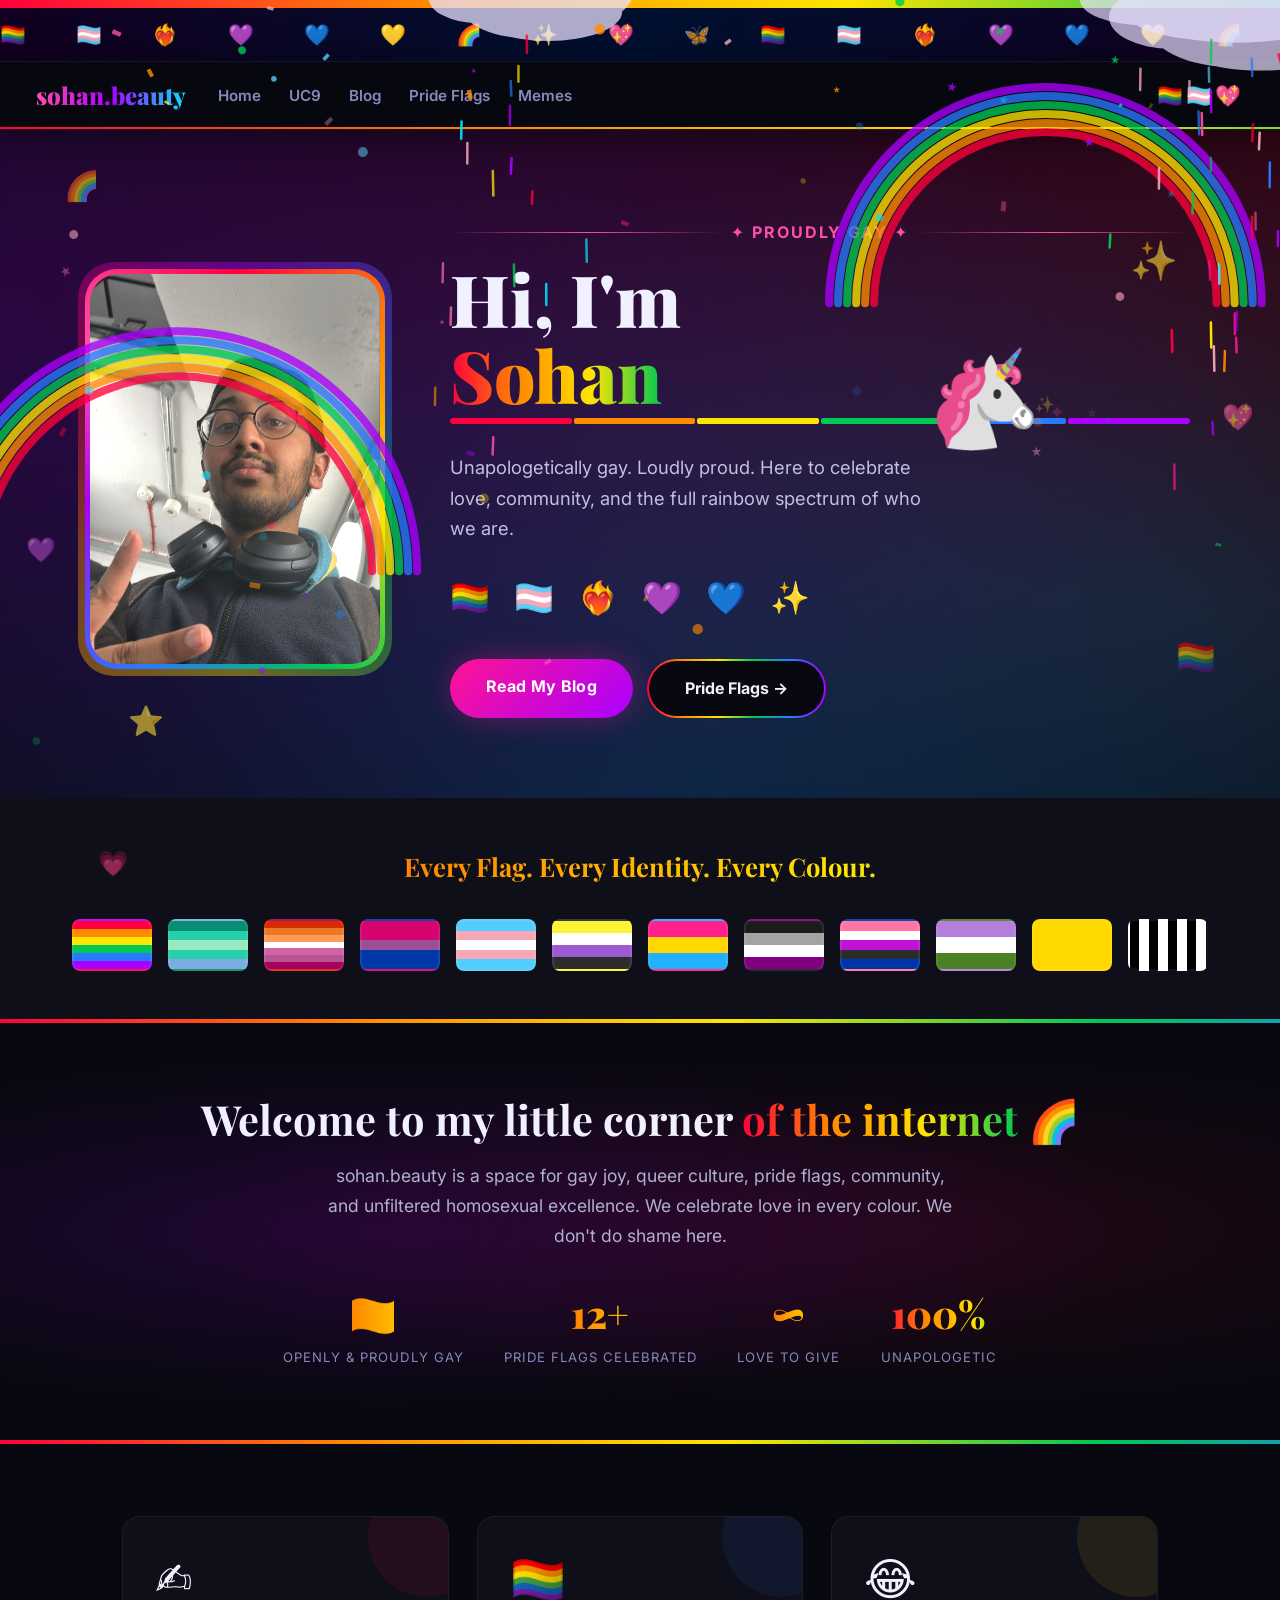
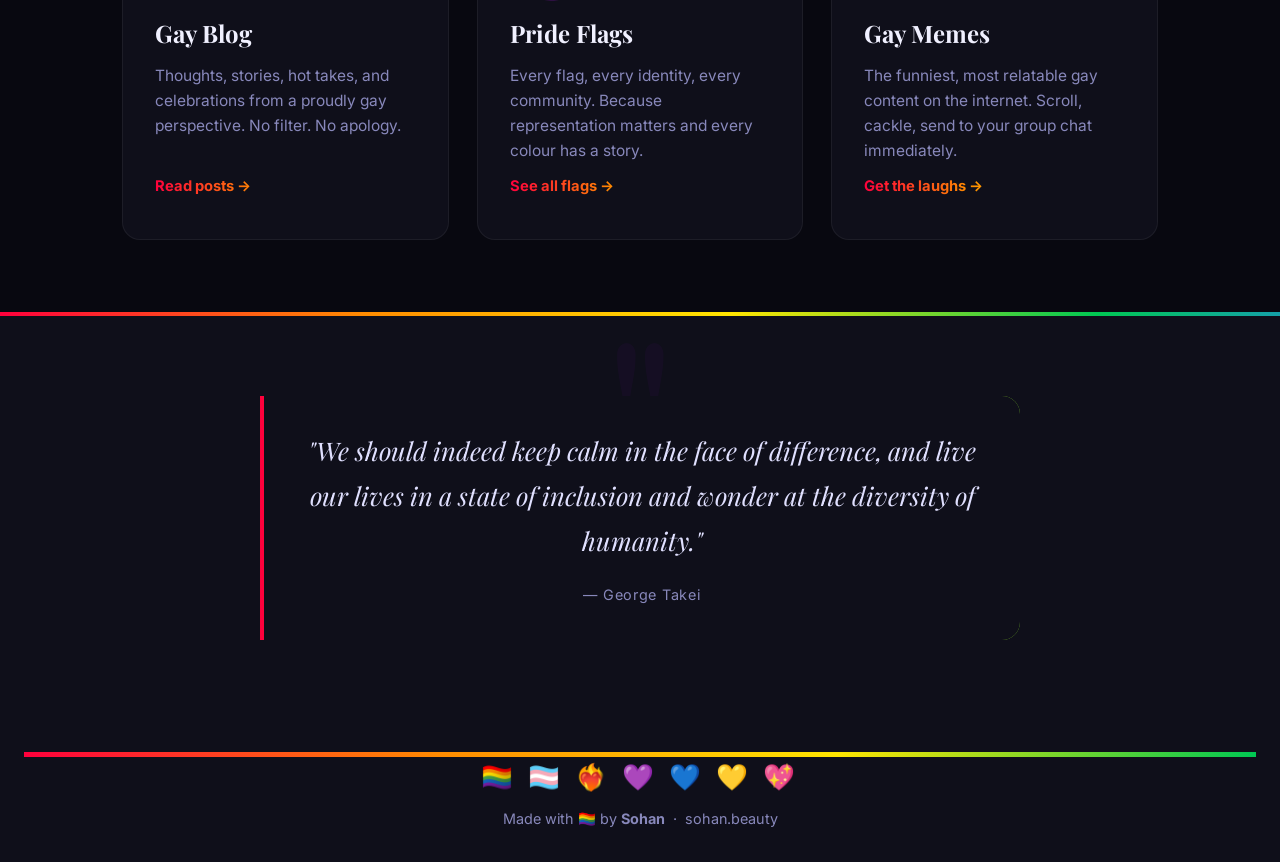
==== commit b183d34e: "Add UC9 page, interactive animations: unicorns, rainbows, rain clouds Co-Authored-By: claude-flow <r" ====
--- a/index.html
+++ b/index.html
@@ -32,6 +32,7 @@
     <a href="index.html" class="nav-logo">sohan.beauty</a>
     <ul class="nav-links">
       <li><a href="index.html">Home</a></li>
+      <li><a href="uc9.html">UC9</a></li>
       <li><a href="blog.html">Blog</a></li>
       <li><a href="flags.html">Pride Flags</a></li>
       <li><a href="memes.html">Memes</a></li>
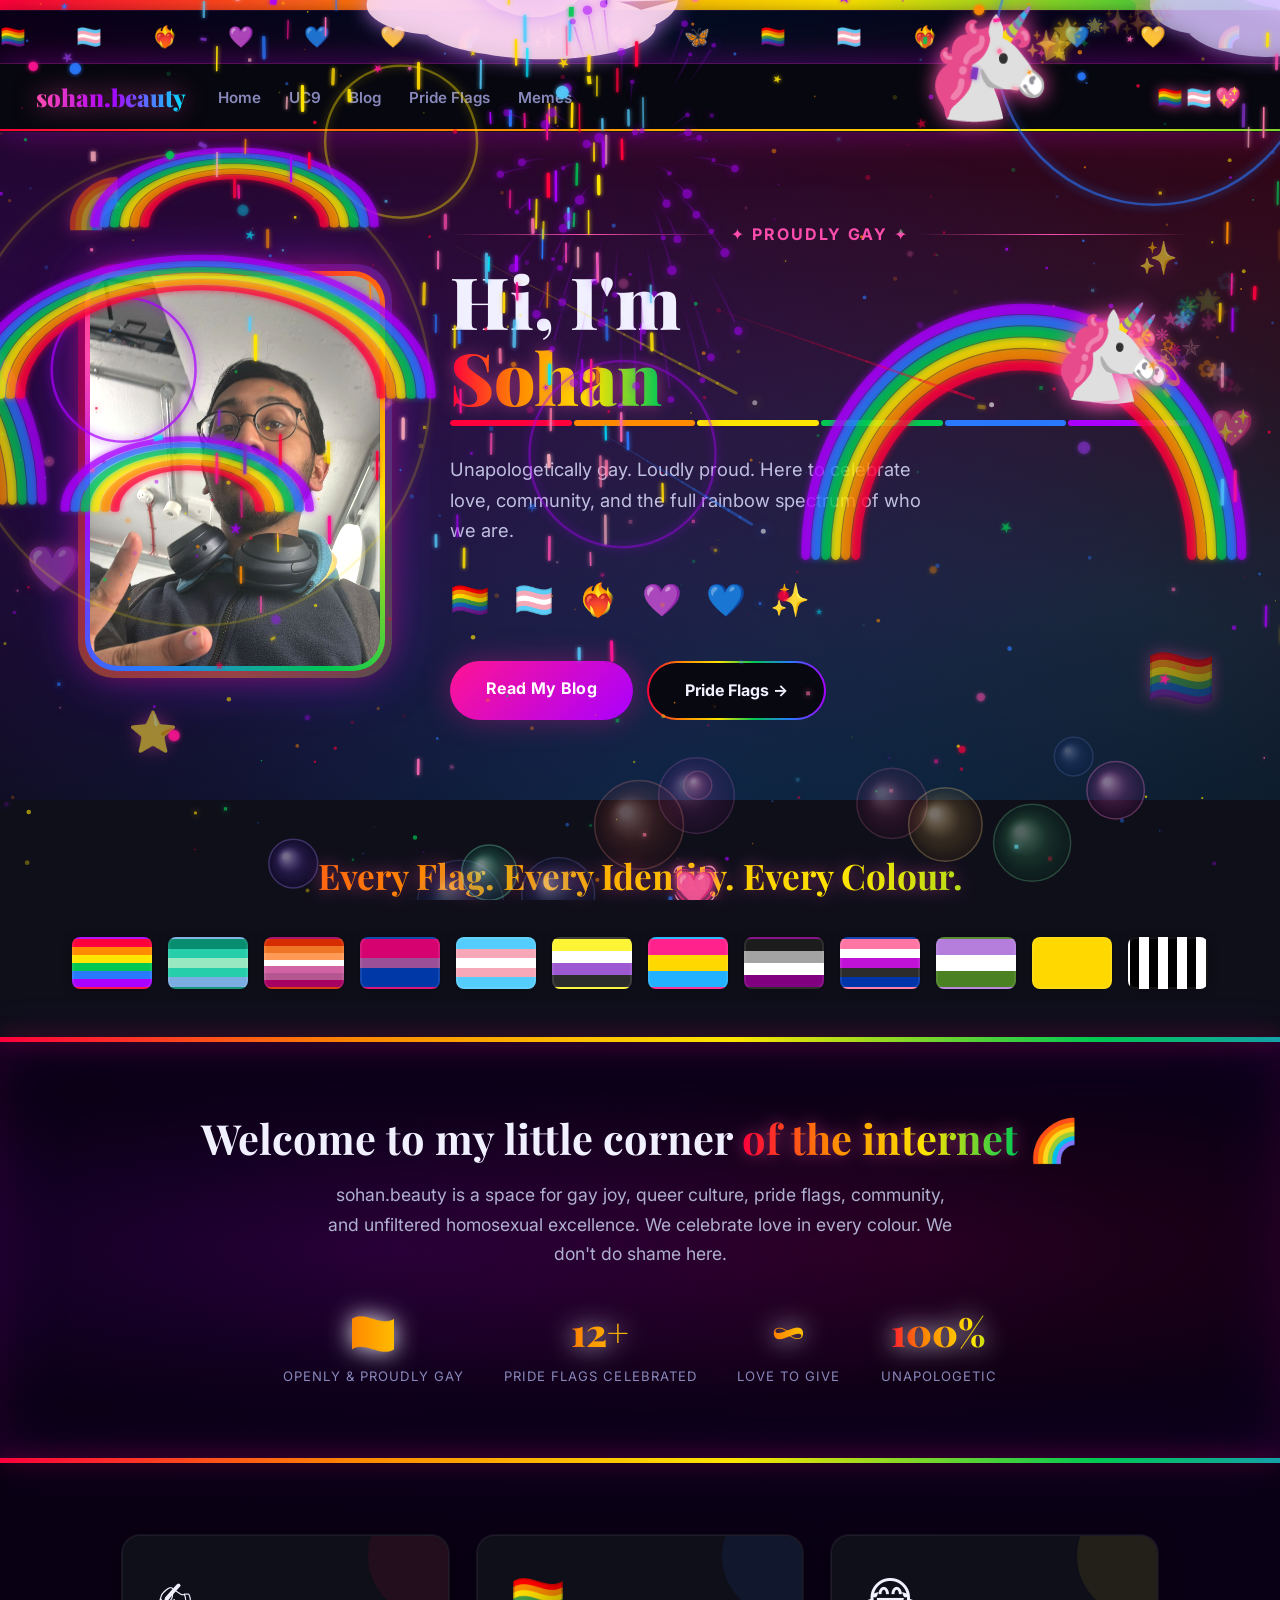
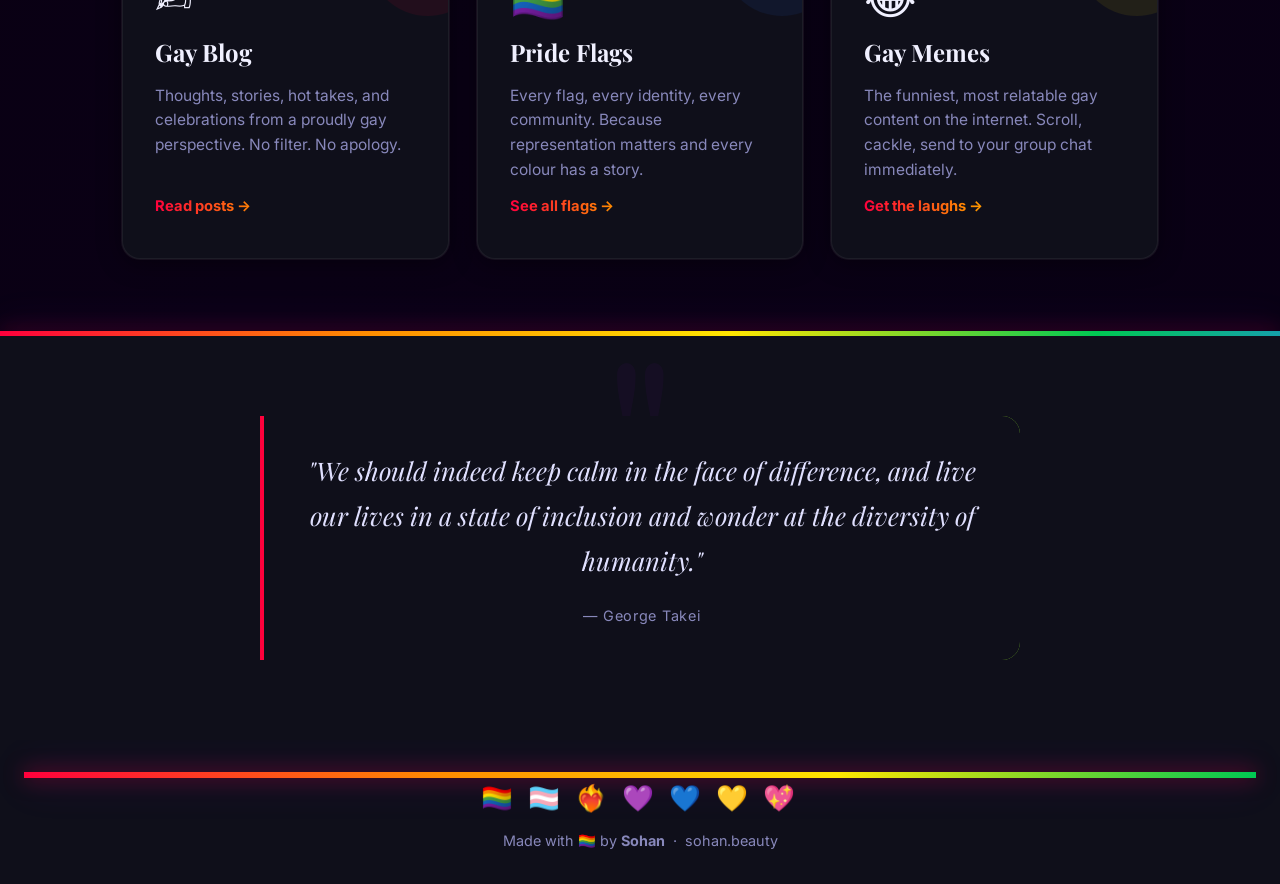
==== commit b1f53714: "Maximum pride chaos: 12 animation systems + full CSS effects layer Canvas: twinkling star field, sho" ====
--- a/index.html
+++ b/index.html
@@ -5,6 +5,7 @@
   <meta name="viewport" content="width=device-width, initial-scale=1.0" />
   <title>sohan.beauty — Proudly Gay</title>
   <link rel="stylesheet" href="style.css" />
+  <link rel="stylesheet" href="effects.css" />
   <link rel="preconnect" href="https://fonts.googleapis.com" />
   <link rel="preconnect" href="https://fonts.gstatic.com" crossorigin />
   <link href="https://fonts.googleapis.com/css2?family=Playfair+Display:wght@700;900&family=Inter:wght@400;500;600;700&display=swap" rel="stylesheet" />
--- a/effects.css
+++ b/effects.css
@@ -0,0 +1,331 @@
+/* ═══════════════════════════════════════════════════════════════════════════
+   MAXIMUM PRIDE EFFECTS — every element gets the treatment
+   ═══════════════════════════════════════════════════════════════════════════ */
+
+/* ── Animated gradient body background ──────────────────────────────────── */
+body {
+  background: linear-gradient(
+    135deg,
+    #080010, #0a0015, #080014, #05000f, #080018,
+    #060010, #0a0012, #080010
+  );
+  background-size: 400% 400%;
+  animation: body-shift 18s ease infinite;
+}
+@keyframes body-shift {
+  0%   { background-position: 0% 0%; }
+  25%  { background-position: 100% 0%; }
+  50%  { background-position: 100% 100%; }
+  75%  { background-position: 0% 100%; }
+  100% { background-position: 0% 0%; }
+}
+
+/* ── Rainbow animated border on EVERYTHING interactive ──────────────────── */
+.nav {
+  box-shadow:
+    0 0 30px rgba(170,0,255,0.3),
+    0 0 60px rgba(255,0,60,0.15),
+    inset 0 -1px 0 rgba(255,255,255,0.05);
+}
+
+/* ── Neon heading glow ──────────────────────────────────────────────────── */
+h1, h2, h3 {
+  animation: heading-glow 4s ease-in-out infinite alternate;
+}
+@keyframes heading-glow {
+  from { text-shadow: 0 0 20px rgba(255,77,173,0.3), 0 0 40px rgba(170,0,255,0.2); }
+  to   { text-shadow: 0 0 30px rgba(0,229,255,0.4), 0 0 60px rgba(41,121,255,0.2); }
+}
+
+/* ── Cards: multi-layer animated glow ───────────────────────────────────── */
+.card {
+  box-shadow:
+    0 0 0 1px rgba(255,255,255,0.06),
+    0 4px 24px rgba(0,0,0,0.4);
+  animation: card-breathe 5s ease-in-out infinite alternate;
+}
+.card:nth-child(1) { animation-delay: 0s; }
+.card:nth-child(2) { animation-delay: 1.5s; }
+.card:nth-child(3) { animation-delay: 3s; }
+@keyframes card-breathe {
+  from { box-shadow: 0 0 0 1px rgba(255,0,60,0.1), 0 4px 24px rgba(0,0,0,0.4), 0 0 40px rgba(255,0,60,0.05); }
+  to   { box-shadow: 0 0 0 1px rgba(170,0,255,0.2), 0 8px 40px rgba(0,0,0,0.5), 0 0 60px rgba(170,0,255,0.1); }
+}
+
+/* ── Blog posts: pulsing left border ────────────────────────────────────── */
+.blog-post::before {
+  background: linear-gradient(180deg,
+    var(--red), var(--orange), var(--yellow),
+    var(--green), var(--blue), var(--violet));
+  background-size: 100% 200%;
+  animation: border-slide 2s linear infinite;
+}
+@keyframes border-slide {
+  from { background-position: 0% 0%; }
+  to   { background-position: 0% 100%; }
+}
+.blog-post {
+  box-shadow: 0 0 30px rgba(0,0,0,0.3);
+  animation: post-glow 6s ease-in-out infinite alternate;
+}
+@keyframes post-glow {
+  from { box-shadow: 0 0 30px rgba(0,0,0,0.3), -4px 0 20px rgba(255,0,60,0.05); }
+  to   { box-shadow: 0 0 30px rgba(0,0,0,0.3), -4px 0 20px rgba(170,0,255,0.12); }
+}
+
+/* ── Flag cards: rainbow shimmer on hover ───────────────────────────────── */
+.flag-card {
+  animation: flag-float 4s ease-in-out infinite alternate;
+}
+.flag-card:nth-child(odd)  { animation-delay: 0s; }
+.flag-card:nth-child(even) { animation-delay: 2s; }
+@keyframes flag-float {
+  from { transform: translateY(0); }
+  to   { transform: translateY(-5px); }
+}
+.flag-card:hover {
+  box-shadow:
+    0 20px 60px rgba(0,0,0,0.5),
+    0 0 40px rgba(255,77,173,0.3),
+    0 0 80px rgba(170,0,255,0.2);
+}
+
+/* ── Meme cards: neon glow rotation ────────────────────────────────────── */
+.meme-card {
+  animation: meme-pulse 7s ease-in-out infinite alternate;
+}
+.meme-card:nth-child(3n)   { animation-delay: 0s; }
+.meme-card:nth-child(3n+1) { animation-delay: 2.3s; }
+.meme-card:nth-child(3n+2) { animation-delay: 4.6s; }
+@keyframes meme-pulse {
+  0%   { box-shadow: 0 0 0 1px rgba(255,0,60,0.1); }
+  33%  { box-shadow: 0 0 20px rgba(255,140,0,0.15), 0 0 1px rgba(255,140,0,0.3); }
+  66%  { box-shadow: 0 0 20px rgba(170,0,255,0.15), 0 0 1px rgba(170,0,255,0.3); }
+  100% { box-shadow: 0 0 20px rgba(41,121,255,0.15), 0 0 1px rgba(41,121,255,0.3); }
+}
+
+/* ── Rainbow bar: thicker + stronger ───────────────────────────────────── */
+.rainbow-bar {
+  height: 10px;
+  box-shadow: 0 0 20px rgba(255,0,60,0.5), 0 0 40px rgba(170,0,255,0.3);
+}
+.rainbow-bar.small { height: 6px; }
+
+/* ── Nav logo: chromatic shimmer ────────────────────────────────────────── */
+.nav-logo {
+  animation: logo-shimmer 3s ease-in-out infinite alternate;
+  filter: drop-shadow(0 0 12px rgba(255,77,173,0.6));
+}
+@keyframes logo-shimmer {
+  from { filter: drop-shadow(0 0 12px rgba(255,77,173,0.6)); }
+  to   { filter: drop-shadow(0 0 20px rgba(0,229,255,0.7)); }
+}
+
+/* ── Hero photo: prismatic ring ─────────────────────────────────────────── */
+.pride-ring {
+  animation: spin-ring 3s linear infinite;
+  box-shadow: 0 0 30px rgba(255,0,60,0.5), 0 0 60px rgba(170,0,255,0.4);
+}
+.pride-ring-2 {
+  animation: spin-ring 5s linear infinite reverse;
+  box-shadow: 0 0 50px rgba(41,121,255,0.4);
+}
+@keyframes spin-ring { to { transform: rotate(360deg); } }
+
+/* ── Gradient text: brighter + faster shimmer ───────────────────────────── */
+.gradient-text {
+  animation: text-shimmer 2.5s linear infinite;
+  filter: drop-shadow(0 0 8px rgba(255,77,173,0.5));
+}
+
+/* ── Buttons: neon pulse ────────────────────────────────────────────────── */
+.btn-primary {
+  animation: btn-pulse 2.5s ease-in-out infinite alternate;
+}
+@keyframes btn-pulse {
+  from { box-shadow: 0 0 20px rgba(255,20,147,0.4), 0 0 40px rgba(255,20,147,0.2); }
+  to   { box-shadow: 0 0 35px rgba(170,0,255,0.6), 0 0 70px rgba(170,0,255,0.3); }
+}
+.btn-secondary { animation: btn-pulse2 3s ease-in-out infinite alternate; }
+@keyframes btn-pulse2 {
+  from { box-shadow: 0 0 10px rgba(41,121,255,0.2); }
+  to   { box-shadow: 0 0 25px rgba(0,229,255,0.4); }
+}
+
+/* ── Pride marquee: glow ────────────────────────────────────────────────── */
+.pride-marquee {
+  background: linear-gradient(90deg, #0a0018, #000d22, #0a0018);
+  border-bottom: 1px solid rgba(255,77,173,0.2);
+  box-shadow: 0 4px 20px rgba(0,0,0,0.5), inset 0 1px 0 rgba(255,77,173,0.1);
+}
+
+/* ── Flag strip mini flags: rainbow ring on hover ───────────────────────── */
+.mini-flag {
+  box-shadow: 0 0 10px rgba(0,0,0,0.4);
+  animation: mini-flag-breathe 3s ease-in-out infinite alternate;
+}
+.mini-flag:nth-child(even) { animation-delay: 1.5s; }
+@keyframes mini-flag-breathe {
+  from { transform: translateY(0) scale(1); }
+  to   { transform: translateY(-3px) scale(1.03); }
+}
+
+/* ── Flag strip heading ─────────────────────────────────────────────────── */
+.flag-strip h2 {
+  font-size: clamp(1.5rem, 3.5vw, 2.2rem);
+  animation: heading-glow 3s ease-in-out infinite alternate;
+}
+
+/* ── Stat numbers: neon glow ────────────────────────────────────────────── */
+.stat-num {
+  filter: drop-shadow(0 0 12px currentColor);
+  animation: stat-pulse 2s ease-in-out infinite alternate;
+}
+@keyframes stat-pulse {
+  from { transform: scale(1); }
+  to   { transform: scale(1.05); }
+}
+
+/* ── Quote section: animated left border ───────────────────────────────── */
+blockquote {
+  animation: quote-glow 5s ease-in-out infinite alternate;
+}
+@keyframes quote-glow {
+  from { box-shadow: -4px 0 20px rgba(255,0,60,0.2), 0 0 40px rgba(0,0,0,0.2); }
+  to   { box-shadow: -4px 0 30px rgba(170,0,255,0.3), 0 0 60px rgba(0,0,0,0.3); }
+}
+
+/* ── Section dividers: bright animated ─────────────────────────────────── */
+.section-divider {
+  height: 5px;
+  box-shadow: 0 0 20px rgba(255,0,60,0.4), 0 0 40px rgba(170,0,255,0.3);
+}
+
+/* ── Footer flags: bounce ───────────────────────────────────────────────── */
+.footer-flags {
+  animation: footer-bounce 2s ease-in-out infinite alternate;
+}
+@keyframes footer-bounce {
+  from { transform: scale(1) translateY(0); }
+  to   { transform: scale(1.05) translateY(-3px); }
+}
+
+/* ── UC9 logo: extra glow ───────────────────────────────────────────────── */
+.uc9-svg-logo {
+  filter:
+    drop-shadow(0 0 20px rgba(255,0,60,0.6))
+    drop-shadow(0 0 40px rgba(170,0,255,0.5))
+    drop-shadow(0 0 80px rgba(41,121,255,0.3));
+  animation: uc9-logo-pulse 3s ease-in-out infinite alternate;
+}
+@keyframes uc9-logo-pulse {
+  from { filter: drop-shadow(0 0 20px rgba(255,0,60,0.6)) drop-shadow(0 0 40px rgba(170,0,255,0.5)); }
+  to   { filter: drop-shadow(0 0 30px rgba(0,229,255,0.7)) drop-shadow(0 0 60px rgba(255,77,173,0.5)); }
+}
+
+/* ── Vibe pills: floating ───────────────────────────────────────────────── */
+.vibe-pill {
+  animation: pill-float 3s ease-in-out infinite alternate;
+}
+.vibe-pill:nth-child(odd)  { animation-delay: 0s; }
+.vibe-pill:nth-child(even) { animation-delay: 1.5s; }
+@keyframes pill-float {
+  from { transform: translateY(0) scale(1); }
+  to   { transform: translateY(-5px) scale(1.04); }
+}
+
+/* ── Page headers: aurora shimmer ───────────────────────────────────────── */
+.page-header::before {
+  animation: aurora 8s ease-in-out infinite alternate;
+}
+
+/* ── Value cards on UC9 page ────────────────────────────────────────────── */
+.value-card {
+  animation: value-breathe 5s ease-in-out infinite alternate;
+}
+.value-card:nth-child(1) { animation-delay: 0s; }
+.value-card:nth-child(2) { animation-delay: 0.8s; }
+.value-card:nth-child(3) { animation-delay: 1.6s; }
+.value-card:nth-child(4) { animation-delay: 2.4s; }
+.value-card:nth-child(5) { animation-delay: 3.2s; }
+.value-card:nth-child(6) { animation-delay: 4s; }
+@keyframes value-breathe {
+  from { box-shadow: 0 0 0 1px rgba(255,255,255,0.04), 0 4px 20px rgba(0,0,0,0.3); }
+  to   { box-shadow: 0 0 0 1px rgba(255,77,173,0.15), 0 8px 32px rgba(0,0,0,0.4), 0 0 30px rgba(170,0,255,0.08); }
+}
+
+/* ── Hero stripe: faster pulse ──────────────────────────────────────────── */
+.hero-stripe span {
+  animation: stripe-pulse 1.2s ease-in-out infinite alternate;
+  border-radius: 4px;
+}
+
+/* ── Emoji in nav: spin ─────────────────────────────────────────────────── */
+.nav-flags {
+  animation: nav-flag-spin 8s linear infinite;
+  display: inline-block;
+  filter: drop-shadow(0 0 6px rgba(255,77,173,0.6));
+}
+@keyframes nav-flag-spin {
+  0%   { filter: drop-shadow(0 0 6px rgba(255,0,60,0.6)); }
+  33%  { filter: drop-shadow(0 0 6px rgba(0,229,255,0.6)); }
+  66%  { filter: drop-shadow(0 0 6px rgba(170,0,255,0.6)); }
+  100% { filter: drop-shadow(0 0 6px rgba(255,0,60,0.6)); }
+}
+
+/* ── Post tags: pulsing gradient ────────────────────────────────────────── */
+.post-tag {
+  background-size: 200% 200%;
+  animation: tag-shift 3s ease infinite;
+}
+@keyframes tag-shift {
+  0%, 100% { background-position: 0% 50%; }
+  50%       { background-position: 100% 50%; }
+}
+
+/* ── Meme emoji: rainbow spin ───────────────────────────────────────────── */
+.meme-emoji {
+  display: block;
+  animation: emoji-spin 6s ease-in-out infinite;
+}
+@keyframes emoji-spin {
+  0%   { transform: scale(1) rotate(0deg); }
+  25%  { transform: scale(1.15) rotate(-8deg); }
+  50%  { transform: scale(1) rotate(0deg); }
+  75%  { transform: scale(1.15) rotate(8deg); }
+  100% { transform: scale(1) rotate(0deg); }
+}
+
+/* ── Hero floating emojis: more dramatic ────────────────────────────────── */
+.float-emoji {
+  animation-duration: 4s;
+  filter: drop-shadow(0 0 8px rgba(255,77,173,0.6));
+  font-size: 2.5rem;
+}
+.float-emoji:nth-child(1) { animation-duration: 3.5s; font-size: 3rem; }
+.float-emoji:nth-child(2) { animation-duration: 5s;   font-size: 2rem; }
+.float-emoji:nth-child(3) { animation-duration: 4.2s; font-size: 2.8rem; }
+.float-emoji:nth-child(4) { animation-duration: 3.8s; font-size: 3.5rem; }
+.float-emoji:nth-child(5) { animation-duration: 4.8s; font-size: 2.2rem; }
+.float-emoji:nth-child(6) { animation-duration: 3.2s; font-size: 2.5rem; }
+
+/* ── Card icons: bounce ─────────────────────────────────────────────────── */
+.card-icon {
+  animation: icon-bounce 2.5s ease-in-out infinite alternate;
+  display: inline-block;
+}
+@keyframes icon-bounce {
+  from { transform: translateY(0) scale(1); }
+  to   { transform: translateY(-8px) scale(1.1); }
+}
+
+/* ── About strip: stronger glow ─────────────────────────────────────────── */
+.about-strip {
+  box-shadow: inset 0 0 80px rgba(170,0,255,0.1), inset 0 0 40px rgba(255,0,60,0.05);
+}
+
+/* ── Scrollbar: thicker + brighter ─────────────────────────────────────── */
+::-webkit-scrollbar { width: 10px; }
+::-webkit-scrollbar-thumb {
+  box-shadow: 0 0 8px rgba(255,77,173,0.5);
+}
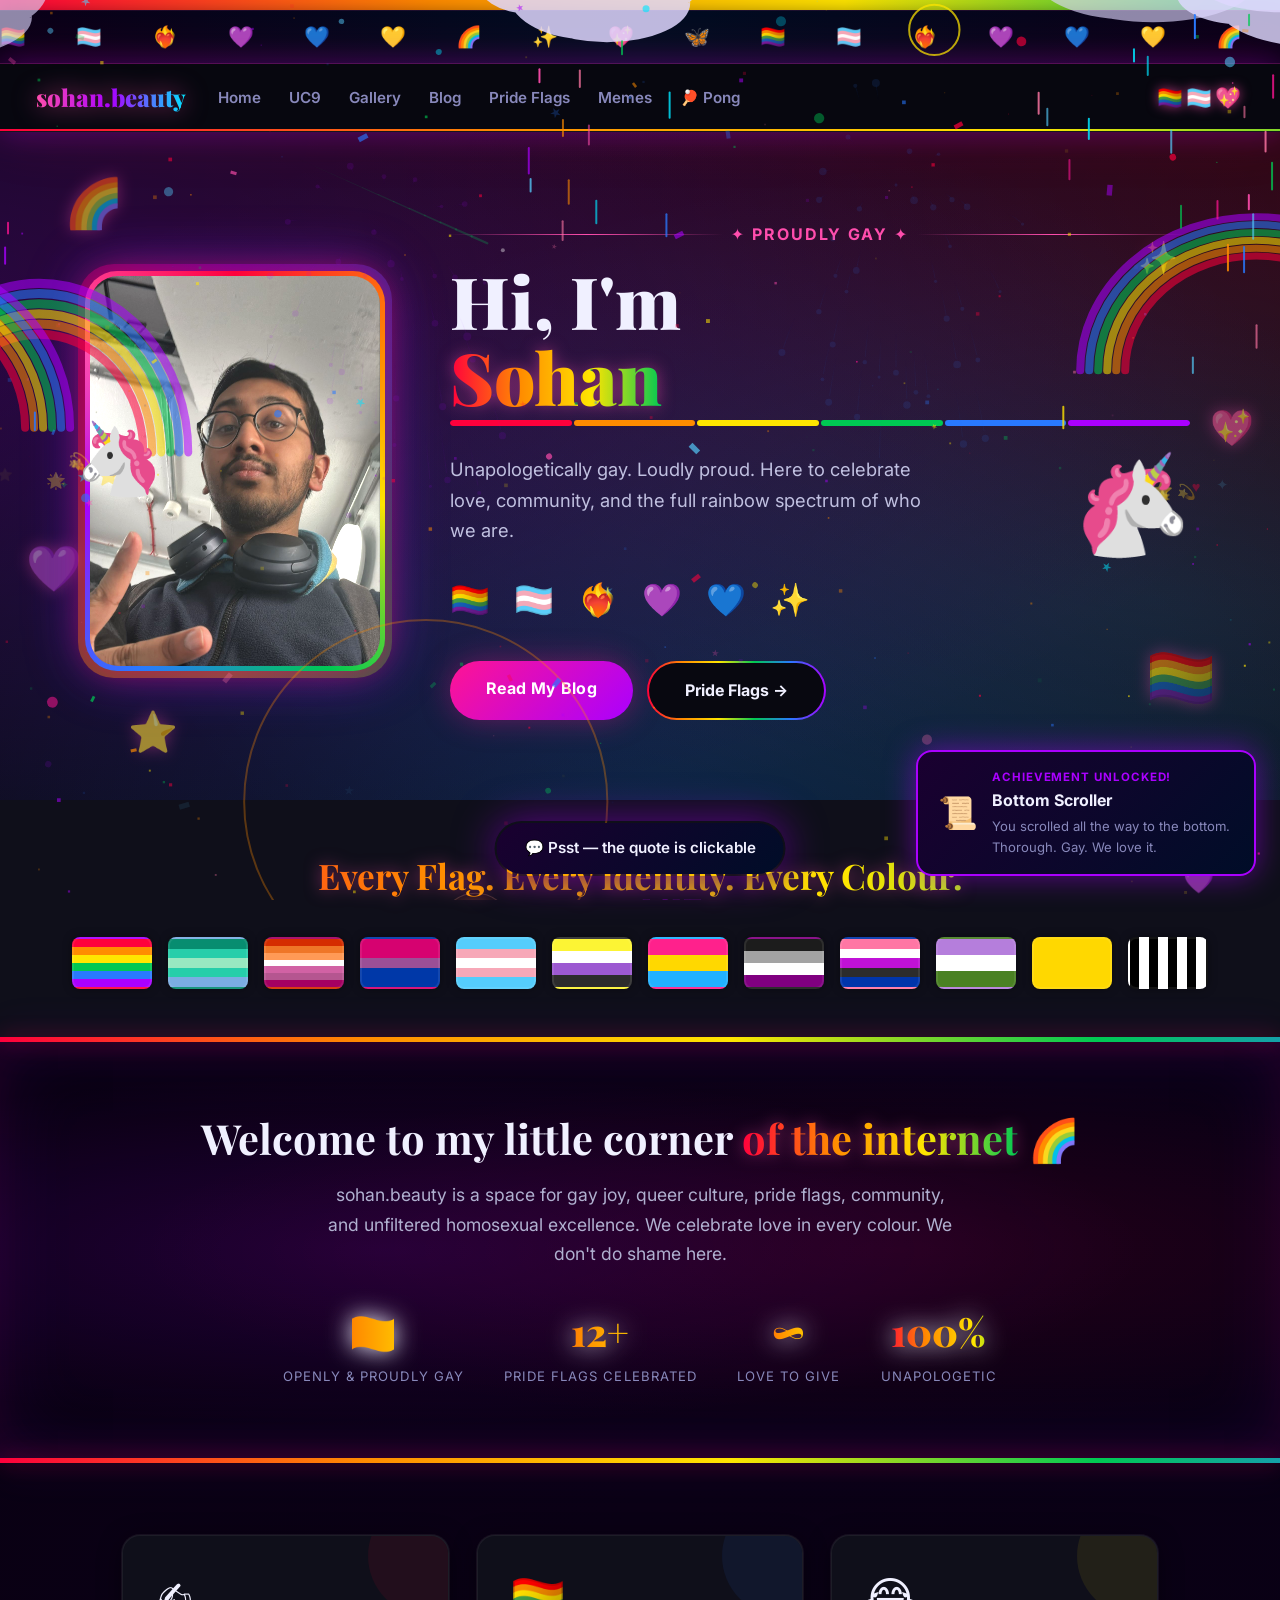
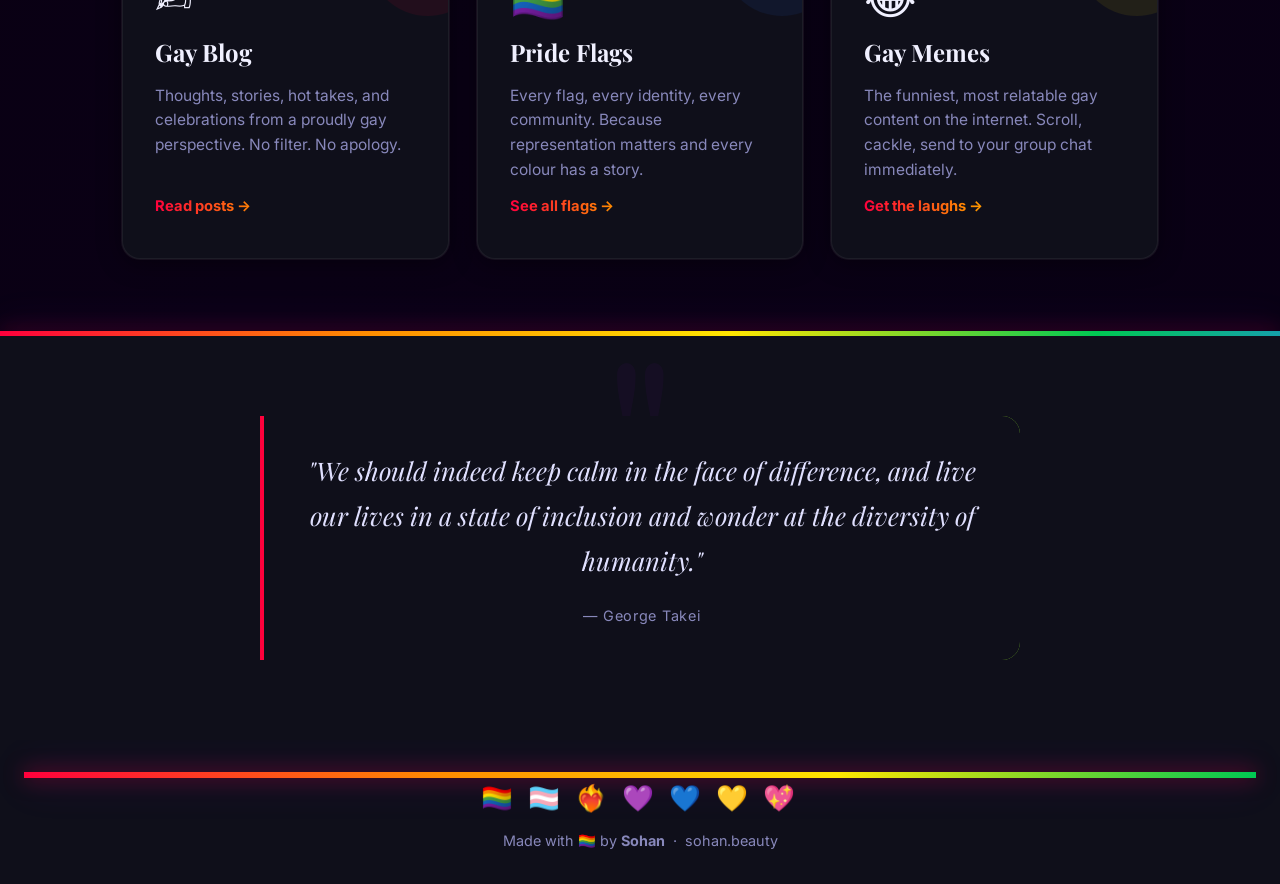
==== commit 1b52cab0: "Add gallery, pong, easter eggs, photos, performance fix - gallery.html: 5-photo grid with lightbox +" ====
--- a/index.html
+++ b/index.html
@@ -34,9 +34,11 @@
     <ul class="nav-links">
       <li><a href="index.html">Home</a></li>
       <li><a href="uc9.html">UC9</a></li>
+      <li><a href="gallery.html">Gallery</a></li>
       <li><a href="blog.html">Blog</a></li>
       <li><a href="flags.html">Pride Flags</a></li>
       <li><a href="memes.html">Memes</a></li>
+      <li><a href="pong.html">🏓 Pong</a></li>
     </ul>
     <div class="nav-flags">🏳️‍🌈🏳️‍⚧️💖</div>
   </nav>
@@ -185,5 +187,6 @@
   </footer>
 
   <script src="pride.js"></script>
+  <script src="easter-eggs.js"></script>
 </body>
 </html>
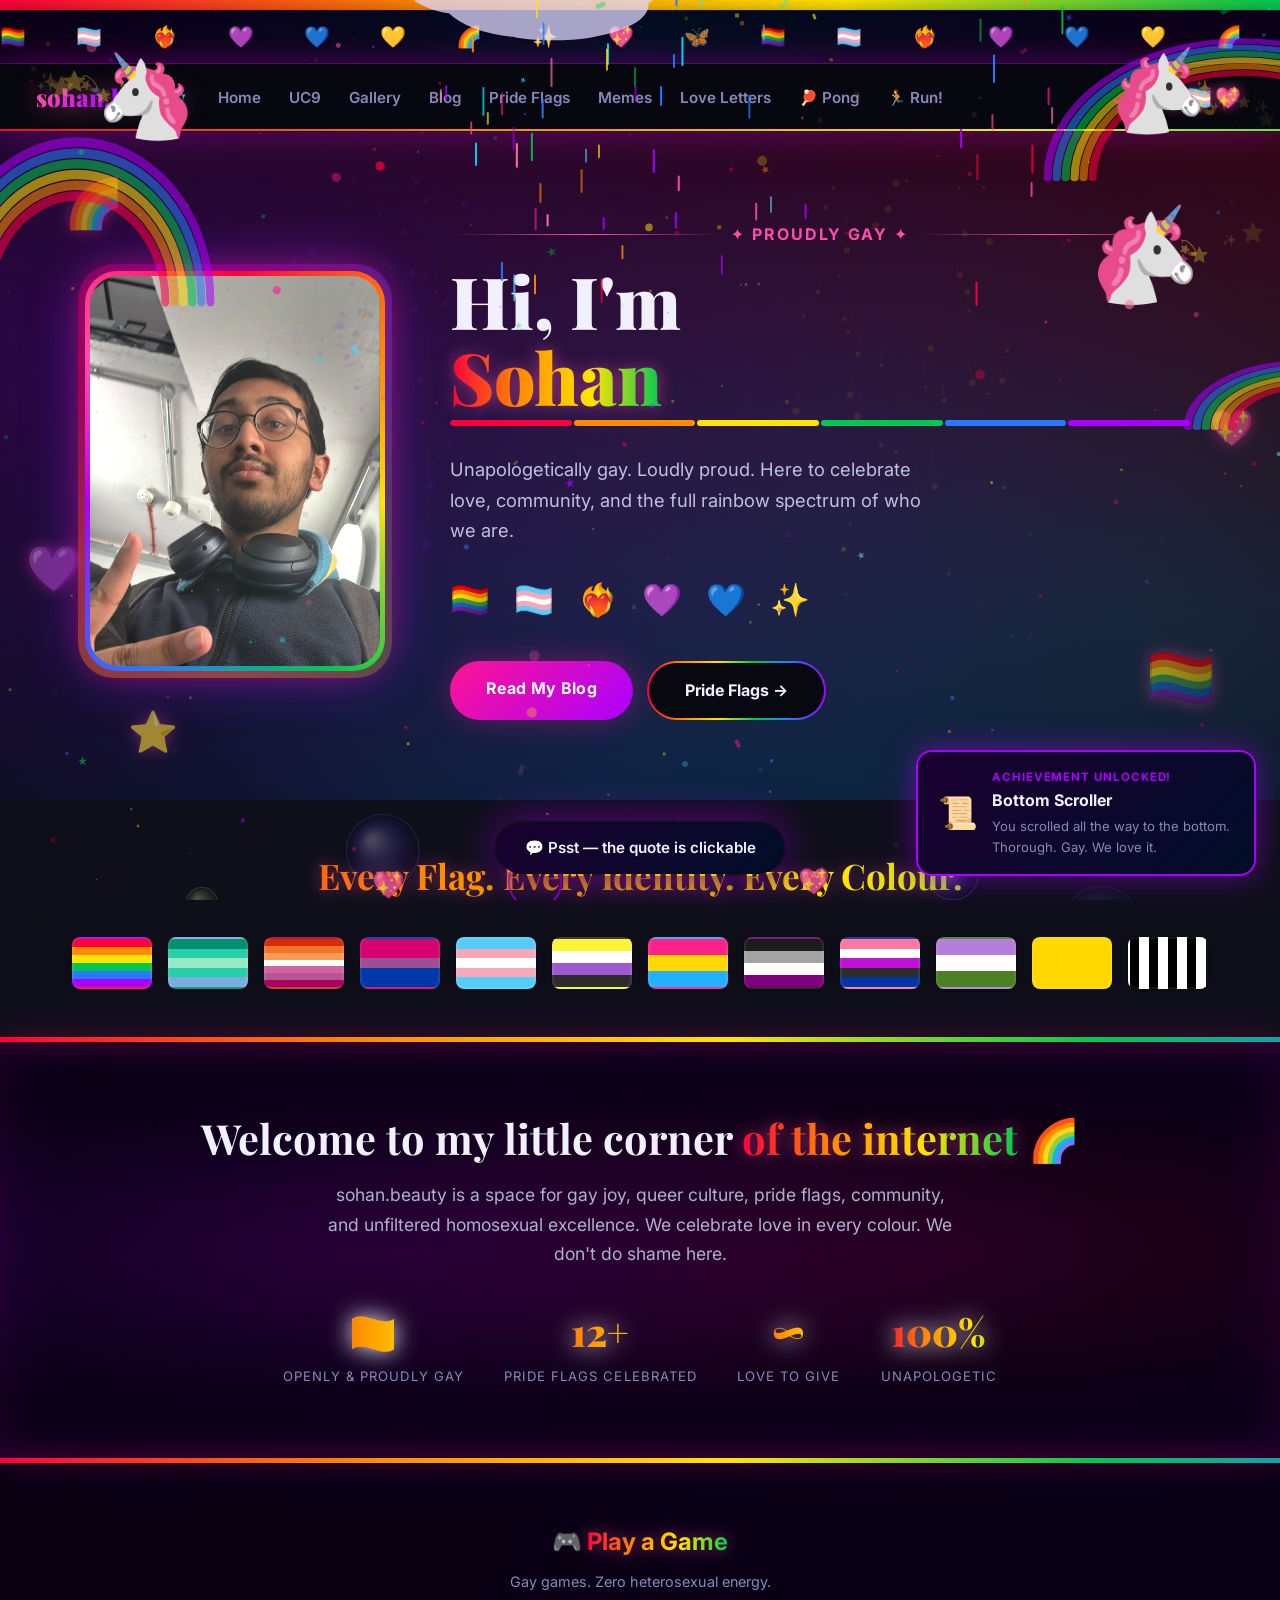
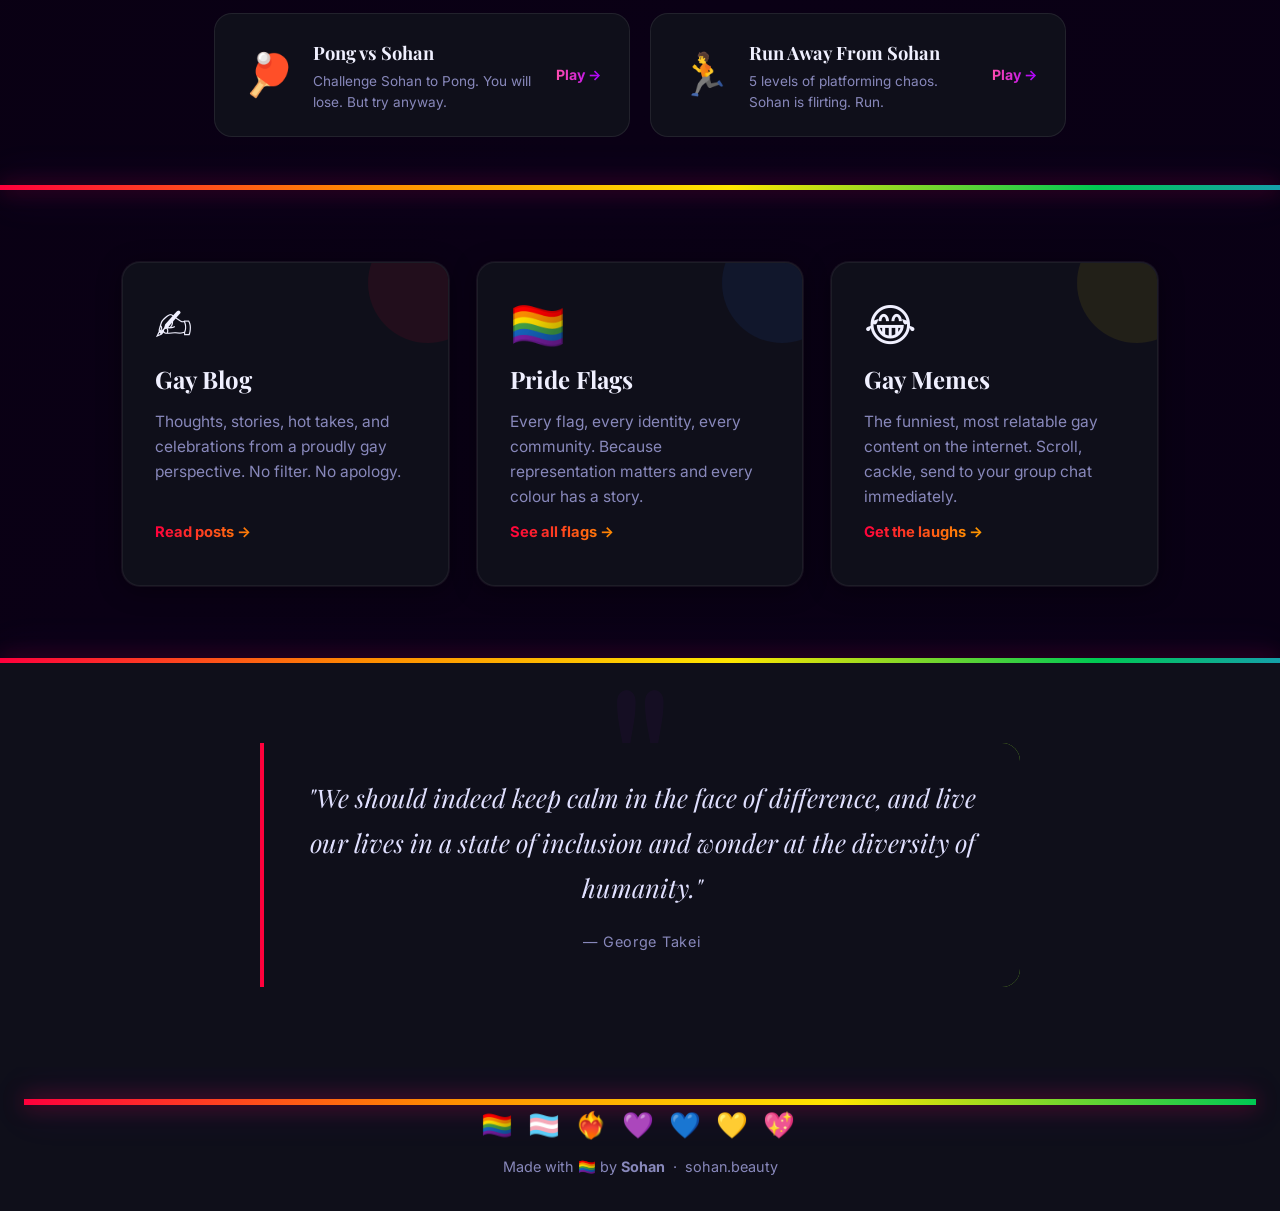
==== commit d4820d93: "Add Run Away From Sohan game, mobile fixes, and nav updates - Add runawayfromsohan.html: 5-level pla" ====
--- a/index.html
+++ b/index.html
@@ -38,7 +38,9 @@
       <li><a href="blog.html">Blog</a></li>
       <li><a href="flags.html">Pride Flags</a></li>
       <li><a href="memes.html">Memes</a></li>
+      <li><a href="loveletters.html">Love Letters</a></li>
       <li><a href="pong.html">🏓 Pong</a></li>
+      <li><a href="runawayfromsohan.html">🏃 Run!</a></li>
     </ul>
     <div class="nav-flags">🏳️‍🌈🏳️‍⚧️💖</div>
   </nav>
@@ -142,6 +144,32 @@
           <span class="stat-label">Unapologetic</span>
         </div>
       </div>
+    </div>
+  </section>
+
+  <div class="section-divider"></div>
+
+  <!-- Games section -->
+  <section class="games-section">
+    <h2 style="text-align:center;margin-bottom:8px">🎮 <span class="gradient-text">Play a Game</span></h2>
+    <p style="text-align:center;color:#8888bb;font-size:.9rem;margin-bottom:20px">Gay games. Zero heterosexual energy.</p>
+    <div class="games-row">
+      <a href="pong.html" class="game-card">
+        <div class="game-card-icon">🏓</div>
+        <div class="game-card-body">
+          <h3>Pong vs Sohan</h3>
+          <p>Challenge Sohan to Pong. You will lose. But try anyway.</p>
+        </div>
+        <span class="game-card-cta">Play →</span>
+      </a>
+      <a href="runawayfromsohan.html" class="game-card">
+        <div class="game-card-icon">🏃</div>
+        <div class="game-card-body">
+          <h3>Run Away From Sohan</h3>
+          <p>5 levels of platforming chaos. Sohan is flirting. Run.</p>
+        </div>
+        <span class="game-card-cta">Play →</span>
+      </a>
     </div>
   </section>
 
--- a/style.css
+++ b/style.css
@@ -884,19 +884,89 @@
 }
 .meme-sub { font-size: 0.8rem; color: var(--muted); font-style: italic; position: relative; }
 
+/* ─── Games Section ──────────────────────────────────────────────────────── */
+.games-section {
+  padding: 60px 24px 48px;
+  max-width: 900px;
+  margin: 0 auto;
+}
+.games-row {
+  display: grid;
+  grid-template-columns: repeat(auto-fit, minmax(280px, 1fr));
+  gap: 20px;
+}
+.game-card {
+  display: flex;
+  align-items: center;
+  gap: 18px;
+  padding: 24px 28px;
+  border-radius: var(--radius);
+  background: var(--surface);
+  border: 1px solid rgba(255,255,255,0.08);
+  text-decoration: none;
+  color: inherit;
+  transition: transform .25s, box-shadow .25s, border-color .25s;
+  position: relative;
+  overflow: hidden;
+}
+.game-card::before {
+  content: '';
+  position: absolute;
+  inset: 0;
+  background: linear-gradient(135deg, rgba(255,77,173,0.08), rgba(170,0,255,0.08), rgba(41,121,255,0.08));
+  opacity: 0;
+  transition: opacity .3s;
+}
+.game-card:hover {
+  transform: translateY(-4px);
+  box-shadow: 0 16px 50px rgba(0,0,0,0.4), 0 0 40px rgba(170,0,255,0.15);
+  border-color: rgba(170,0,255,0.4);
+}
+.game-card:hover::before { opacity: 1; }
+.game-card-icon {
+  font-size: 2.6rem;
+  flex-shrink: 0;
+  line-height: 1;
+}
+.game-card-body { flex: 1; position: relative; }
+.game-card-body h3 {
+  font-family: 'Playfair Display', serif;
+  font-size: 1.15rem;
+  font-weight: 700;
+  margin-bottom: 4px;
+}
+.game-card-body p { font-size: .85rem; color: var(--muted); line-height: 1.5; }
+.game-card-cta {
+  font-size: .88rem;
+  font-weight: 700;
+  background: linear-gradient(90deg, #FF4DAD, #AA00FF, #2979FF);
+  background-size: 200% auto;
+  -webkit-background-clip: text;
+  -webkit-text-fill-color: transparent;
+  background-clip: text;
+  animation: text-shimmer 3s linear infinite;
+  flex-shrink: 0;
+  position: relative;
+}
+
 /* ─── Responsive ─────────────────────────────────────────────────────────── */
 @media (max-width: 720px) {
-  .nav { padding: 12px 20px; gap: 16px; }
+  .nav { padding: 12px 16px; gap: 12px; }
   .nav-links { display: none; }
   .nav-flags { font-size: 1rem; }
-  .hero { padding: 56px 20px 56px; }
-  .hero-content { flex-direction: column; align-items: flex-start; gap: 40px; }
-  .hero-photo { width: 220px; height: 295px; }
+  .hero { padding: 40px 16px 48px; }
+  .hero-content { flex-direction: column; align-items: center; gap: 32px; text-align: center; }
+  .hero-photo { width: 200px; height: 270px; }
+  .hero-flags { justify-content: center; }
+  .hero-buttons { justify-content: center; }
   .pride-ring { inset: -4px; }
   .pride-ring-2 { inset: -9px; }
   .about-strip { padding: 48px 20px; }
-  .pride-stats { gap: 24px; }
-  .cards-section { padding: 48px 20px; }
-  blockquote { padding: 24px 24px; font-size: 1.05rem; }
+  .pride-stats { gap: 20px; }
+  .cards-section { padding: 40px 16px; }
+  blockquote { padding: 24px 20px; font-size: 1rem; }
   .flags-grid { grid-template-columns: repeat(auto-fill, minmax(160px, 1fr)); gap: 16px; }
-}
+  .games-section { padding: 40px 16px 32px; }
+  .game-card { padding: 18px 20px; }
+  .game-card-icon { font-size: 2rem; }
+}
